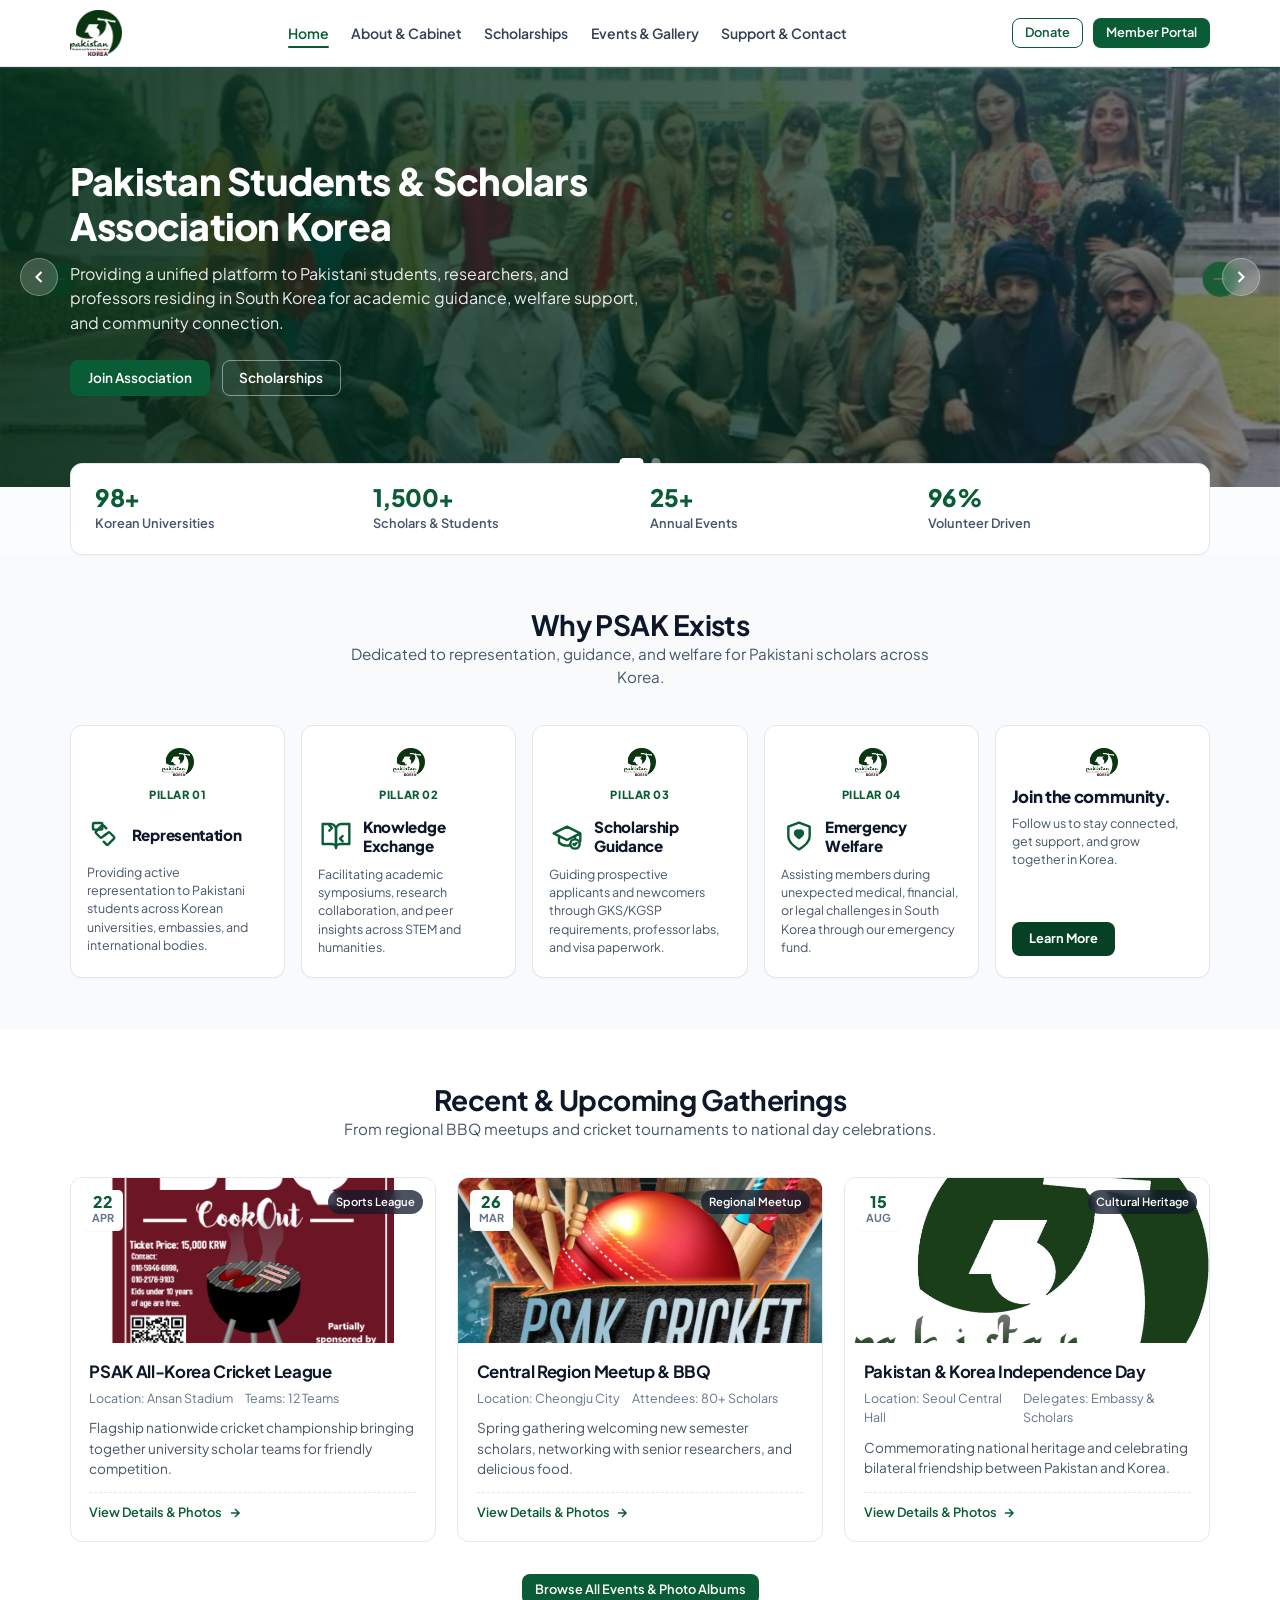
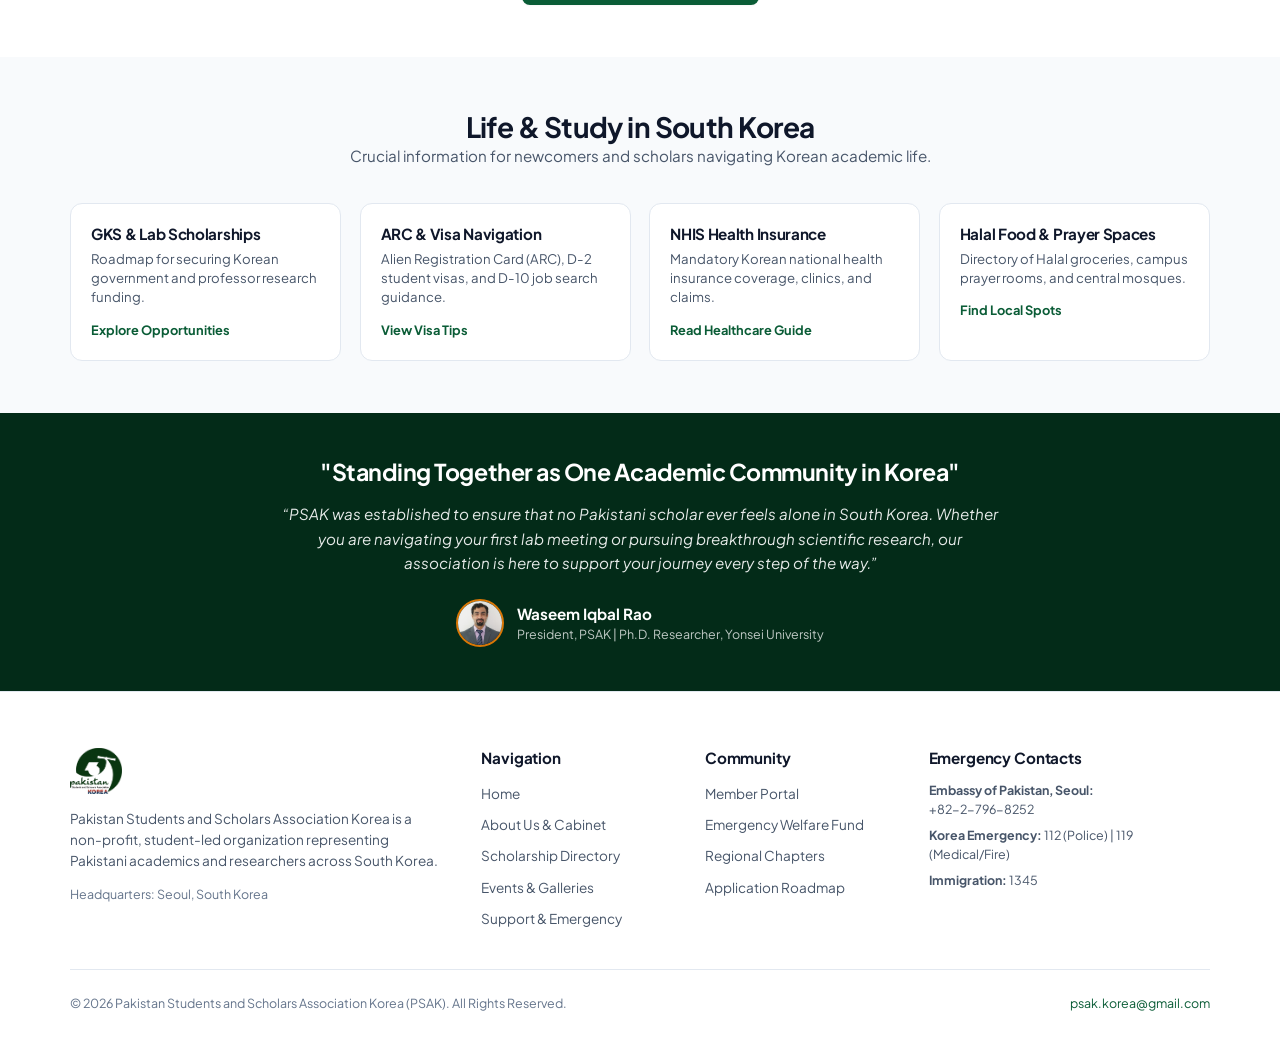
==== index.html @ de5d629d "Remove program schedule and highlights section from event modal" ====
<!DOCTYPE html>
<html lang="en">
<head>
  <meta charset="UTF-8">
  <meta name="viewport" content="width=device-width, initial-scale=1.0">
  <title>PSAK | Pakistan Students and Scholars Association Korea</title>
  <meta name="description" content="Official platform for Pakistani students, researchers, and professors residing across South Korea. Empowering academic growth, cultural exchange, and welfare support.">
  <link rel="stylesheet" href="assets/css/style.css">
  <link rel="icon" type="image/png" href="assets/images/psak_logo.png">
</head>
<body>

  <!-- Main Sticky Header -->
  <header class="site-header">
    <div class="container">
      <nav class="nav-container" aria-label="Main Navigation">
        <!-- Official Logo -->
        <a href="index.html" class="brand-logo">
          <img src="assets/images/psak_logo.png" alt="PSAK Logo" class="brand-logo-img">
        </a>

        <!-- Desktop Navigation Menu -->
        <ul class="nav-menu">
          <li><a href="index.html" class="nav-link active">Home</a></li>
          <li><a href="about.html" class="nav-link">About &amp; Cabinet</a></li>
          <li><a href="scholarship.html" class="nav-link">Scholarships</a></li>
          <li><a href="event.html" class="nav-link">Events &amp; Gallery</a></li>
          <li><a href="contact.html" class="nav-link">Support &amp; Contact</a></li>
        </ul>

        <!-- Action Buttons -->
        <div class="nav-actions">
          <button class="btn btn-outline btn-sm open-donate-modal" id="topDonateBtn">Donate</button>
          <a href="login.html" class="btn btn-primary btn-sm">Member Portal</a>
          <button class="mobile-toggle" aria-label="Toggle Navigation Menu">
            <svg width="20" height="20" viewBox="0 0 24 24" fill="none" stroke="currentColor" stroke-width="2" stroke-linecap="round" stroke-linejoin="round">
              <line x1="3" y1="12" x2="21" y2="12"></line><line x1="3" y1="6" x2="21" y2="6"></line><line x1="3" y1="18" x2="21" y2="18"></line>
            </svg>
          </button>
        </div>
      </nav>
    </div>
  </header>

  <!-- Mobile Drawer & Backdrop -->
  <div class="drawer-backdrop"></div>
  <aside class="mobile-drawer">
    <div>
      <div class="drawer-header">
        <a href="index.html" class="brand-logo">
          <img src="assets/images/psak_logo.png" alt="PSAK Logo" style="height: 34px; width: auto;">
        </a>
        <button class="drawer-close" aria-label="Close Navigation Drawer">&times;</button>
      </div>
      <ul class="mobile-menu">
        <li><a href="index.html" class="nav-link active">Home</a></li>
        <li><a href="about.html" class="nav-link">About &amp; Leadership</a></li>
        <li><a href="scholarship.html" class="nav-link">Scholarships in Korea</a></li>
        <li><a href="event.html" class="nav-link">Events &amp; Activities</a></li>
        <li><a href="contact.html" class="nav-link">Contact &amp; Helpdesk</a></li>
      </ul>
    </div>
    <div class="drawer-actions">
      <button class="btn btn-gold btn-block open-donate-modal">Student Emergency Fund</button>
      <a href="login.html" class="btn btn-primary btn-block">Member Portal / Register</a>
    </div>
  </aside>

  <!-- Hero Slideshow Section (Smooth Horizontal Slide-In) -->
  <section class="hero-slider-section">
    <div class="slider-wrapper">
      <div class="slider-track">
        <!-- Slide 1: Original Cultural Gathering Photo -->
        <div class="slide-item" style="background-image: url('assets/images/hero_slide_1.jpg');">
          <div class="slide-overlay"></div>
          <div class="container">
            <div class="slide-content">
              <h1 class="slide-title">Pakistan Students &amp; Scholars Association Korea</h1>
              <p class="slide-desc">
                Providing a unified platform to Pakistani students, researchers, and professors residing in South Korea for academic guidance, welfare support, and community connection.
              </p>
              <div class="slide-cta-group">
                <a href="login.html" class="btn btn-primary">Join Association</a>
                <a href="scholarship.html" class="btn btn-outline-white">Scholarships</a>
              </div>
            </div>
          </div>
        </div>

        <!-- Slide 2: Original Embassy of Pakistan Community Photo -->
        <div class="slide-item" style="background-image: url('assets/images/hero_slide_2.jpg');">
          <div class="slide-overlay"></div>
          <div class="container">
            <div class="slide-content">
              <h1 class="slide-title">Empowering Your Academic Journey in South Korea</h1>
              <p class="slide-desc">
                From laboratory guidance and GKS scholarship navigation to nationwide events, research networks, and welfare assistance.
              </p>
              <div class="slide-cta-group">
                <a href="about.html" class="btn btn-primary">Our Cabinet</a>
                <a href="event.html" class="btn btn-outline-white">Events</a>
              </div>
            </div>
          </div>
        </div>
      </div>
    </div>

    <!-- Navigation Arrows -->
    <div class="slider-arrows">
      <button class="slider-arrow-btn slider-prev" aria-label="Previous Slide">
        <svg width="20" height="20" viewBox="0 0 24 24" fill="none" stroke="currentColor" stroke-width="2.5"><polyline points="15 18 9 12 15 6"></polyline></svg>
      </button>
      <button class="slider-arrow-btn slider-next" aria-label="Next Slide">
        <svg width="20" height="20" viewBox="0 0 24 24" fill="none" stroke="currentColor" stroke-width="2.5"><polyline points="9 18 15 12 9 6"></polyline></svg>
      </button>
    </div>

    <!-- Slide Indicators -->
    <div class="slider-dots">
      <button class="slider-dot active" aria-label="Go to Slide 1"></button>
      <button class="slider-dot" aria-label="Go to Slide 2"></button>
    </div>
  </section>

  <!-- Metric Counter Strip -->
  <section class="container">
    <div class="metrics-strip">
      <div class="metrics-grid">
        <div class="metric-item">
          <div class="metric-number" data-target="109" data-suffix="+">109+</div>
          <div class="metric-label">Korean Universities</div>
        </div>
        <div class="metric-item">
          <div class="metric-number" data-target="1500" data-suffix="+">1,500+</div>
          <div class="metric-label">Scholars &amp; Students</div>
        </div>
        <div class="metric-item">
          <div class="metric-number" data-target="25" data-suffix="+">25+</div>
          <div class="metric-label">Annual Events</div>
        </div>
        <div class="metric-item">
          <div class="metric-number" data-target="100" data-suffix="%">100%</div>
          <div class="metric-label">Volunteer Driven</div>
        </div>
      </div>
    </div>
  </section>

  <!-- Why PSAK Exists Section (5 Pillars with Desktop Grid & Mobile 1-Card Carousel with Arrows & Dots) -->
  <section class="section bg-slate">
    <div class="container">
      <div class="section-header">
        <h2>Why PSAK Exists</h2>
        <p class="lead-text">Dedicated to representation, guidance, and welfare for Pakistani scholars across Korea.</p>
      </div>

      <!-- Carousel Container -->
      <div class="pillars-carousel-wrapper">
        <div class="pillars-5-grid" id="pillarsSliderTrack">
          <!-- Card 1: Representation -->
          <article class="pillar-5-card">
            <img src="assets/images/psak_logo.png" alt="PSAK Logo" class="pillar-top-logo">
            <div class="pillar-tag">PILLAR 01</div>
            <div class="pillar-header-wrap">
              <div class="pillar-svg-icon">
                <svg width="32" height="32" viewBox="0 0 24 24" fill="none" stroke="#0a5c36" stroke-width="1.8" stroke-linecap="round" stroke-linejoin="round">
                  <path d="m11 17 2 2a1 1 0 0 0 1.4 0l4.3-4.3a1 1 0 0 0 0-1.4l-3-3a1 1 0 0 0-1.4 0L12 12"></path>
                  <path d="m13 7-2-2a1 1 0 0 0-1.4 0L5.3 9.3a1 1 0 0 0 0 1.4l3 3a1 1 0 0 0 1.4 0L12 12"></path>
                  <rect x="3" y="3" width="7" height="5" rx="1"></rect>
                </svg>
              </div>
              <h3 class="pillar-title">Representation</h3>
            </div>
            <p class="pillar-desc">
              Providing active representation to Pakistani students across Korean universities, embassies, and international bodies.
            </p>
          </article>

          <!-- Card 2: Knowledge Exchange -->
          <article class="pillar-5-card">
            <img src="assets/images/psak_logo.png" alt="PSAK Logo" class="pillar-top-logo">
            <div class="pillar-tag">PILLAR 02</div>
            <div class="pillar-header-wrap">
              <div class="pillar-svg-icon">
                <svg width="32" height="32" viewBox="0 0 24 24" fill="none" stroke="#0a5c36" stroke-width="1.8" stroke-linecap="round" stroke-linejoin="round">
                  <path d="M2 3h6a4 4 0 0 1 4 4v14a3 3 0 0 0-3-3H2z"></path>
                  <path d="M22 3h-6a4 4 0 0 0-4 4v14a3 3 0 0 1 3-3h7z"></path>
                  <path d="m7 8 2-2-2-2"></path>
                  <path d="m17 12-2 2 2 2"></path>
                </svg>
              </div>
              <h3 class="pillar-title">Knowledge<br>Exchange</h3>
            </div>
            <p class="pillar-desc">
              Facilitating academic symposiums, research collaboration, and peer insights across STEM and humanities.
            </p>
          </article>

          <!-- Card 3: Scholarship Guidance -->
          <article class="pillar-5-card">
            <img src="assets/images/psak_logo.png" alt="PSAK Logo" class="pillar-top-logo">
            <div class="pillar-tag">PILLAR 03</div>
            <div class="pillar-header-wrap">
              <div class="pillar-svg-icon">
                <svg width="32" height="32" viewBox="0 0 24 24" fill="none" stroke="#0a5c36" stroke-width="1.8" stroke-linecap="round" stroke-linejoin="round">
                  <path d="M22 10v6M2 10l10-5 10 5-10 5z"></path>
                  <path d="M6 12v5c3 3 9 3 12 0v-5"></path>
                  <circle cx="18" cy="18" r="3.5" fill="#f0fdf4"></circle>
                  <path d="m16.8 18 0.8 0.8 1.6-1.6"></path>
                </svg>
              </div>
              <h3 class="pillar-title">Scholarship<br>Guidance</h3>
            </div>
            <p class="pillar-desc">
              Guiding prospective applicants and newcomers through GKS/KGSP requirements, professor labs, and visa paperwork.
            </p>
          </article>

          <!-- Card 4: Emergency Welfare -->
          <article class="pillar-5-card">
            <img src="assets/images/psak_logo.png" alt="PSAK Logo" class="pillar-top-logo">
            <div class="pillar-tag">PILLAR 04</div>
            <div class="pillar-header-wrap">
              <div class="pillar-svg-icon">
                <svg width="32" height="32" viewBox="0 0 24 24" fill="none" stroke="#0a5c36" stroke-width="1.8" stroke-linecap="round" stroke-linejoin="round">
                  <path d="M12 22s8-4 8-10V5l-8-3-8 3v7c0 6 8 10 8 10z"></path>
                  <path d="M12 8.5c-1.3-1.3-3 0-3 1.3 0 1.8 3 3.7 3 3.7s3-1.9 3-3.7c0-1.3-1.7-2.6-3-1.3z" fill="#0a5c36"></path>
                </svg>
              </div>
              <h3 class="pillar-title">Emergency<br>Welfare</h3>
            </div>
            <p class="pillar-desc">
              Assisting members during unexpected medical, financial, or legal challenges in South Korea through our emergency fund.
            </p>
          </article>

          <!-- Card 5: Join the Community CTA -->
          <article class="pillar-5-card cta-card">
            <div>
              <img src="assets/images/psak_logo.png" alt="PSAK Logo" class="pillar-top-logo">
              <h3 class="cta-title">Join the community.</h3>
              <p class="pillar-desc" style="margin-bottom: 1.25rem;">
                Follow us to stay connected, get support, and grow together in Korea.
              </p>
            </div>
            <a href="login.html" class="btn btn-learn-more">Learn More</a>
          </article>
        </div>
      </div>

      <!-- Mobile Slider Controls (Arrows and Dots beneath cards) -->
      <div class="pillars-mobile-controls" aria-label="Pillars Slider Controls">
        <button class="pillars-arrow-btn" id="pillarPrevBtn" aria-label="Previous Pillar">
          <svg width="18" height="18" viewBox="0 0 24 24" fill="none" stroke="currentColor" stroke-width="2.5"><polyline points="15 18 9 12 15 6"></polyline></svg>
        </button>
        <div class="pillars-dots" id="pillarDots"></div>
        <button class="pillars-arrow-btn" id="pillarNextBtn" aria-label="Next Pillar">
          <svg width="18" height="18" viewBox="0 0 24 24" fill="none" stroke="currentColor" stroke-width="2.5"><polyline points="9 18 15 12 9 6"></polyline></svg>
        </button>
      </div>
    </div>
  </section>

  <!-- Featured Community Activities / Events Section (Placed on top of Guides section) -->
  <section class="section bg-white">
    <div class="container">
      <div class="section-header">
        <h2>Recent &amp; Upcoming Gatherings</h2>
        <p class="lead-text">From regional BBQ meetups and cricket tournaments to national day celebrations.</p>
      </div>

      <div class="events-grid">
        <!-- Event 1 -->
        <article class="event-card" data-event-id="cricket-league">
          <div class="event-image-wrap">
            <img src="assets/images/events/event_cricket_cover.png" alt="PSAK Cricket League">
            <div class="event-date-badge">
              <span class="day">22</span>
              <span class="month">Apr</span>
            </div>
            <span class="event-category-tag">Sports League</span>
          </div>
          <div class="event-body">
            <h3 class="event-title">PSAK All-Korea Cricket League</h3>
            <div class="event-meta">
              <span>Location: Ansan Stadium</span>
              <span>Teams: 12 Teams</span>
            </div>
            <p class="event-desc">
              Flagship nationwide cricket championship bringing together university scholar teams for friendly competition.
            </p>
          </div>
        </article>

        <!-- Event 2 -->
        <article class="event-card" data-event-id="bbq-meetup">
          <div class="event-image-wrap">
            <img src="assets/images/events/event_bbq_cover.jpg" alt="Central Region Cheongju BBQ">
            <div class="event-date-badge">
              <span class="day">26</span>
              <span class="month">Mar</span>
            </div>
            <span class="event-category-tag">Regional Meetup</span>
          </div>
          <div class="event-body">
            <h3 class="event-title">Central Region Meetup &amp; BBQ</h3>
            <div class="event-meta">
              <span>Location: Cheongju City</span>
              <span>Attendees: 80+ Scholars</span>
            </div>
            <p class="event-desc">
              Spring gathering welcoming new semester scholars, networking with senior researchers, and delicious food.
            </p>
          </div>
        </article>

        <!-- Event 3 -->
        <article class="event-card" data-event-id="independence-day">
          <div class="event-image-wrap">
            <img src="assets/images/events/event_indep_cover.jpg" alt="Independence Day Celebrations">
            <div class="event-date-badge">
              <span class="day">15</span>
              <span class="month">Aug</span>
            </div>
            <span class="event-category-tag">Cultural Heritage</span>
          </div>
          <div class="event-body">
            <h3 class="event-title">Pakistan &amp; Korea Independence Day</h3>
            <div class="event-meta">
              <span>Location: Seoul Central Hall</span>
              <span>Delegates: Embassy &amp; Scholars</span>
            </div>
            <p class="event-desc">
              Commemorating national heritage and celebrating bilateral friendship between Pakistan and Korea.
            </p>
          </div>
        </article>
      </div>

      <div style="text-align: center; margin-top: 2rem;">
        <a href="event.html" class="btn btn-primary btn-sm">Browse All Events &amp; Photo Albums</a>
      </div>
    </div>
  </section>

  <!-- Quick Student Guides to Korea Section -->
  <section class="section bg-slate">
    <div class="container">
      <div class="section-header">
        <h2>Life &amp; Study in South Korea</h2>
        <p class="lead-text">Crucial information for newcomers and scholars navigating Korean academic life.</p>
      </div>

      <div class="guides-grid">
        <div class="guide-box">
          <div class="guide-info">
            <h4>GKS &amp; Lab Scholarships</h4>
            <p>Roadmap for securing Korean government and professor research funding.</p>
            <a href="scholarship.html" class="guide-link">Explore Opportunities</a>
          </div>
        </div>
        <div class="guide-box">
          <div class="guide-info">
            <h4>ARC &amp; Visa Navigation</h4>
            <p>Alien Registration Card (ARC), D-2 student visas, and D-10 job search guidance.</p>
            <a href="contact.html" class="guide-link">View Visa Tips</a>
          </div>
        </div>
        <div class="guide-box">
          <div class="guide-info">
            <h4>NHIS Health Insurance</h4>
            <p>Mandatory Korean national health insurance coverage, clinics, and claims.</p>
            <a href="contact.html" class="guide-link">Read Healthcare Guide</a>
          </div>
        </div>
        <div class="guide-box">
          <div class="guide-info">
            <h4>Halal Food &amp; Prayer Spaces</h4>
            <p>Directory of Halal groceries, campus prayer rooms, and central mosques.</p>
            <a href="contact.html" class="guide-link">Find Local Spots</a>
          </div>
        </div>
      </div>
    </div>
  </section>

  <!-- President's Message Banner -->
  <section class="section bg-emerald" style="padding-top: 2.75rem; padding-bottom: 2.75rem;">
    <div class="container">
      <div style="max-width: 720px; margin: 0 auto; text-align: center;">
        <h2 style="color: var(--white); margin-bottom: 1rem; font-size: 1.45rem;">"Standing Together as One Academic Community in Korea"</h2>
        <blockquote style="font-size: 0.95rem; line-height: 1.6; color: rgba(255, 255, 255, 0.9); margin-bottom: 1.5rem; font-style: italic;">
          “PSAK was established to ensure that no Pakistani scholar ever feels alone in South Korea. Whether you are navigating your first lab meeting or pursuing breakthrough scientific research, our association is here to support your journey every step of the way.”
        </blockquote>
        <div style="display: flex; align-items: center; justify-content: center; gap: 0.85rem;">
          <img src="assets/images/team/waseem_iqbal_president.jpg" alt="President" style="width: 48px; height: 48px; border-radius: 50%; border: 2px solid var(--accent); object-fit: cover;">
          <div style="text-align: left;">
            <div style="font-weight: 700; color: var(--white); font-size: 0.95rem;">Waseem Iqbal Rao</div>
            <div style="font-size: 0.78rem; color: rgba(255, 255, 255, 0.75);">President, PSAK | Ph.D. Researcher, Yonsei University</div>
          </div>
        </div>
      </div>
    </div>
  </section>

  <!-- Emergency Support & Donation Modal -->
  <div class="modal-overlay" id="donationModal" role="dialog" aria-modal="true" aria-labelledby="modalTitle">
    <div class="modal-card">
      <button class="modal-close-btn close-modal" aria-label="Close modal">&times;</button>
      <div style="text-align: center; margin-bottom: 1rem;">
        <h3 id="modalTitle" style="font-size: 1.25rem;">PSAK Student Emergency Fund</h3>
        <p style="font-size: 0.825rem; color: var(--slate-600); margin-top: 0.35rem;">
          Your contributions directly assist fellow Pakistani students facing urgent medical, accommodation, or emergency situations in South Korea.
        </p>
      </div>

      <div class="bank-detail-box">
        <div class="bank-row">
          <span class="bank-label">Bank Name</span>
          <span class="bank-value">KEB HANA BANK (하나은행)</span>
        </div>
        <div class="bank-row">
          <span class="bank-label">Account Number</span>
          <span class="bank-value" id="accountNumDisplay">545-910007-72004</span>
        </div>
        <div class="bank-row">
          <span class="bank-label">Account Holder</span>
          <span class="bank-value">파키스탄 스트던트 앤드 (PSAK)</span>
        </div>
      </div>

      <div style="display: flex; flex-direction: column; gap: 0.5rem;">
        <button class="btn btn-primary btn-block copy-account-btn" data-account="545-910007-72004">
          Copy Account (545-910007-72004)
        </button>
        <button class="btn btn-secondary btn-block close-modal">Close</button>
      </div>
    </div>
  </div>

  <div class="toast-msg"></div>

  <!-- Clean White Footer with Official Logo -->
  <footer class="site-footer">
    <div class="container">
      <div class="footer-grid">
        <div class="footer-col">
          <a href="index.html" class="brand-logo" style="margin-bottom: 0.85rem;">
            <img src="assets/images/psak_logo.png" alt="PSAK Logo" style="height: 46px; width: auto; max-width: 170px; object-fit: contain;">
          </a>
          <p style="margin-bottom: 0.85rem;">
            Pakistan Students and Scholars Association Korea is a non-profit, student-led organization representing Pakistani academics and researchers across South Korea.
          </p>
          <p style="font-size: 0.78rem; color: var(--slate-500);">
            Headquarters: Seoul, South Korea
          </p>
        </div>

        <div class="footer-col">
          <h4>Navigation</h4>
          <ul class="footer-links">
            <li><a href="index.html">Home</a></li>
            <li><a href="about.html">About Us &amp; Cabinet</a></li>
            <li><a href="scholarship.html">Scholarship Directory</a></li>
            <li><a href="event.html">Events &amp; Galleries</a></li>
            <li><a href="contact.html">Support &amp; Emergency</a></li>
          </ul>
        </div>

        <div class="footer-col">
          <h4>Community</h4>
          <ul class="footer-links">
            <li><a href="login.html">Member Portal</a></li>
            <li><a href="#" class="open-donate-modal">Emergency Welfare Fund</a></li>
            <li><a href="about.html#regional">Regional Chapters</a></li>
            <li><a href="scholarship.html#roadmap">Application Roadmap</a></li>
          </ul>
        </div>

        <div class="footer-col">
          <h4>Emergency Contacts</h4>
          <p style="font-size: 0.78rem; margin-bottom: 0.4rem;">
            <strong>Embassy of Pakistan, Seoul:</strong><br>
            +82-2-796-8252
          </p>
          <p style="font-size: 0.78rem; margin-bottom: 0.4rem;">
            <strong>Korea Emergency:</strong> 112 (Police) | 119 (Medical/Fire)
          </p>
          <p style="font-size: 0.78rem;">
            <strong>Immigration:</strong> 1345
          </p>
        </div>
      </div>

      <div class="footer-bottom">
        <div>&copy; 2026 Pakistan Students and Scholars Association Korea (PSAK). All Rights Reserved.</div>
        <div style="display: flex; gap: 1rem;">
          <a href="mailto:psak.korea@gmail.com">psak.korea@gmail.com</a>
        </div>
      </div>
    </div>
  </footer>

  <!-- Interactive Event Details & Related Pictures Modal -->
  <div class="event-detail-modal-overlay" id="eventDetailModal" role="dialog" aria-modal="true" aria-labelledby="eventModalTitle">
    <div class="event-detail-modal-card">
      
      <!-- Hero Header -->
      <div class="event-modal-hero">
        <img src="" alt="" id="eventModalCoverImg" class="event-modal-hero-bg">
        <div class="event-modal-header-top">
          <span class="event-modal-category" id="eventModalCategoryBadge">Event</span>
          <button class="event-modal-close-btn" aria-label="Close Event Details">&times;</button>
        </div>
        <h2 class="event-modal-title" id="eventModalTitle">Event Title</h2>
        <div class="event-modal-meta-grid">
          <div class="event-modal-meta-chip">
            <svg width="15" height="15" viewBox="0 0 24 24" fill="none" stroke="currentColor" stroke-width="2"><circle cx="12" cy="12" r="10"/><polyline points="12 6 12 12 16 14"/></svg>
            <span id="eventModalDate">Date &amp; Time</span>
          </div>
          <div class="event-modal-meta-chip">
            <svg width="15" height="15" viewBox="0 0 24 24" fill="none" stroke="currentColor" stroke-width="2"><path d="M21 10c0 7-9 13-9 13s-9-6-9-13a9 9 0 0 1 18 0z"/><circle cx="12" cy="10" r="3"/></svg>
            <span id="eventModalLocation">Location</span>
          </div>
          <div class="event-modal-meta-chip">
            <svg width="15" height="15" viewBox="0 0 24 24" fill="none" stroke="currentColor" stroke-width="2"><path d="M17 21v-2a4 4 0 0 0-4-4H5a4 4 0 0 0-4 4v2"/><circle cx="9" cy="7" r="4"/><path d="M23 21v-2a4 4 0 0 0-3-3.87"/><path d="M16 3.13a4 4 0 0 1 0 7.75"/></svg>
            <span id="eventModalAttendance">Attendance</span>
          </div>
          <div class="event-modal-meta-chip">
            <svg width="15" height="15" viewBox="0 0 24 24" fill="none" stroke="currentColor" stroke-width="2"><rect x="3" y="4" width="18" height="18" rx="2" ry="2"/><line x1="16" y1="2" x2="16" y2="6"/><line x1="8" y1="2" x2="8" y2="6"/><line x1="3" y1="10" x2="21" y2="10"/></svg>
            <span id="eventModalOrganizer">Organizer</span>
          </div>
        </div>
      </div>

      <!-- Scrollable Body -->
      <div class="event-modal-body">
        
        <!-- About Program -->
        <div class="event-modal-section">
          <h4 class="event-modal-section-title">
            <svg width="18" height="18" viewBox="0 0 24 24" fill="none" stroke="currentColor" stroke-width="2"><circle cx="12" cy="12" r="10"/><line x1="12" y1="16" x2="12" y2="12"/><line x1="12" y1="8" x2="12.01" y2="8"/></svg>
            Program Overview
          </h4>
          <p class="event-modal-desc-text" id="eventModalOverview"></p>
        </div>

        <!-- Important Information & Inclusions -->
        <div class="event-modal-section">
          <h4 class="event-modal-section-title">
            <svg width="18" height="18" viewBox="0 0 24 24" fill="none" stroke="currentColor" stroke-width="2"><path d="M14 2H6a2 2 0 0 0-2 2v16a2 2 0 0 0 2 2h12a2 2 0 0 0 2-2V8z"/><polyline points="14 2 14 8 20 8"/></svg>
            Key Details &amp; Event Inclusions
          </h4>
          <div class="event-inclusions-grid" id="eventModalInclusions"></div>
        </div>

        <!-- Related Pictures & Gallery Album -->
        <div class="event-modal-section">
          <h4 class="event-modal-section-title">
            <svg width="18" height="18" viewBox="0 0 24 24" fill="none" stroke="currentColor" stroke-width="2"><rect x="3" y="3" width="18" height="18" rx="2" ry="2"/><circle cx="8.5" cy="8.5" r="1.5"/><polyline points="21 15 16 10 5 21"/></svg>
            Related Pictures &amp; Event Album <span class="count-badge" id="eventModalPhotosCount">(0 Photos)</span>
          </h4>
          <p style="font-size: 0.8rem; color: var(--slate-500); margin-bottom: 0.85rem;">Click any photo below to inspect high-resolution album capture.</p>
          <div class="event-photos-grid" id="eventModalPhotos"></div>
        </div>

      </div>

      <!-- Footer Actions -->
      <div class="event-modal-footer">
        <div class="event-modal-footer-left">
          <button type="button" class="btn btn-outline btn-sm" id="eventModalShareBtn">
            <svg width="14" height="14" viewBox="0 0 24 24" fill="none" stroke="currentColor" stroke-width="2" style="margin-right: 4px;"><circle cx="18" cy="5" r="3"/><circle cx="6" cy="12" r="3"/><circle cx="18" cy="19" r="3"/><line x1="8.59" y1="13.51" x2="15.42" y2="17.49"/><line x1="15.41" y1="6.51" x2="8.59" y2="10.49"/></svg>
            Share Event
          </button>
          <button type="button" class="btn btn-outline btn-sm" id="eventModalContactBtn">
            Contact Organizer
          </button>
        </div>
        <div class="event-modal-footer-right">
          <button type="button" class="btn btn-primary btn-sm" id="eventModalCloseBtn">Close</button>
        </div>
      </div>

    </div>
  </div>

  <!-- Interactive Lightbox Modal -->
  <div class="lightbox-modal" id="galleryLightbox" role="dialog" aria-modal="true">
    <button class="lightbox-close" aria-label="Close Lightbox">&times;</button>
    <div class="lightbox-content">
      <img src="" alt="Enlarged Photo" class="lightbox-img">
      <div class="lightbox-caption"></div>
    </div>
  </div>

  <script src="assets/js/slider.js"></script>
  <script src="assets/js/main.js"></script>
  <script src="assets/js/gallery.js"></script>
  <script src="assets/js/events-modal.js"></script>
</body>
</html>
---- assets/css/style.css ----
/* ==========================================================================
   PSAK (Pakistan Students and Scholars Association Korea)
   Modern Minimal Design System & Refined Stylesheet
   ========================================================================== */

@import url('https://fonts.googleapis.com/css2?family=Plus+Jakarta+Sans:ital,wght@0,400;0,500;0,600;0,700;0,800;1,400;1,600&display=swap');

/* --- Design Tokens & Variables --- */
:root {
  /* Brand Colors */
  --primary: #0a5c36;
  --primary-dark: #064025;
  --primary-deep: #032b18;
  --primary-light: #16a34a;
  --primary-50: #f0fdf4;
  --primary-100: #dcfce7;
  --primary-200: #bbf7d0;

  /* Accent Gold / Amber */
  --accent: #d97706;
  --accent-light: #f59e0b;
  --accent-50: #fffbeb;
  --accent-100: #fef3c7;

  /* Neutral Slates */
  --slate-900: #0f172a;
  --slate-800: #1e293b;
  --slate-700: #334155;
  --slate-600: #475569;
  --slate-500: #64748b;
  --slate-400: #94a3b8;
  --slate-300: #cbd5e1;
  --slate-200: #e2e8f0;
  --slate-100: #f1f5f9;
  --slate-50: #f8fafc;
  --white: #ffffff;

  /* Typography */
  --font-main: 'Plus Jakarta Sans', -apple-system, BlinkMacSystemFont, 'Segoe UI', Roboto, Helvetica, Arial, sans-serif;

  /* Shadows */
  --shadow-sm: 0 1px 2px 0 rgba(0, 0, 0, 0.04);
  --shadow-md: 0 4px 6px -1px rgba(0, 0, 0, 0.05), 0 2px 4px -2px rgba(0, 0, 0, 0.03);
  --shadow-lg: 0 10px 15px -3px rgba(0, 0, 0, 0.06), 0 4px 6px -4px rgba(0, 0, 0, 0.02);
  --shadow-xl: 0 20px 25px -5px rgba(0, 0, 0, 0.07), 0 8px 10px -6px rgba(0, 0, 0, 0.03);
  --shadow-emerald: 0 8px 20px -4px rgba(10, 92, 54, 0.2);

  /* Borders & Radius */
  --radius-sm: 5px;
  --radius-md: 8px;
  --radius-lg: 12px;
  --radius-xl: 18px;
  --radius-full: 9999px;
  --border-color: #e2e8f0;

  /* Transitions */
  --transition-fast: 0.15s ease;
  --transition-normal: 0.25s ease;
  --transition-smooth: 0.35s cubic-bezier(0.16, 1, 0.3, 1);
}

/* --- Base & Reset --- */
*, *::before, *::after {
  box-sizing: border-box;
  margin: 0;
  padding: 0;
}

html, body {
  width: 100%;
  max-width: 100%;
  overflow-x: hidden;
}

html {
  font-family: var(--font-main);
  color: var(--slate-800);
  background-color: #fbfcfd;
  line-height: 1.55;
  -webkit-text-size-adjust: 100%;
  scroll-behavior: smooth;
}

body {
  font-size: 0.9375rem;
  font-weight: 400;
  display: flex;
  flex-direction: column;
  min-height: 100vh;
}

img, svg {
  display: block;
  max-width: 100%;
  height: auto;
}

a {
  color: var(--primary);
  text-decoration: none;
  transition: color var(--transition-fast);
}

a:hover {
  color: var(--primary-dark);
}

button, input, select, textarea {
  font-family: inherit;
  font-size: inherit;
}

/* --- Refined Minimal Typography --- */
h1, h2, h3, h4, h5, h6 {
  color: var(--slate-900);
  font-weight: 700;
  line-height: 1.25;
  letter-spacing: -0.02em;
}

h1 { font-size: clamp(1.65rem, 2.5vw + 0.8rem, 2.25rem); }
h2 { font-size: clamp(1.35rem, 1.8vw + 0.5rem, 1.75rem); }
h3 { font-size: clamp(1.1rem, 1.2vw + 0.3rem, 1.35rem); }
h4 { font-size: 1.05rem; }
p { color: var(--slate-600); margin-bottom: 0.85rem; font-size: 0.925rem; }
p:last-child { margin-bottom: 0; }

.lead-text {
  font-size: 0.95rem;
  color: var(--slate-600);
  line-height: 1.55;
}

.section-header {
  text-align: center;
  max-width: 620px;
  margin: 0 auto 2.25rem auto;
}

.section-header.text-left {
  text-align: left;
  margin-left: 0;
}

/* --- Layout Containers --- */
.container {
  width: 100%;
  max-width: 1180px;
  margin-left: auto;
  margin-right: auto;
  padding-left: 1.25rem;
  padding-right: 1.25rem;
}

.section {
  padding-top: 3.25rem;
  padding-bottom: 3.25rem;
  position: relative;
}

.section-sm {
  padding-top: 2.25rem;
  padding-bottom: 2.25rem;
}

.bg-slate { background-color: var(--slate-50); }
.bg-white { background-color: var(--white); }
.bg-emerald { background-color: var(--primary-deep); color: var(--white); }

/* --- Main Header & Sticky Navigation --- */
.site-header {
  position: sticky;
  top: 0;
  z-index: 1000;
  background-color: rgba(255, 255, 255, 0.98);
  backdrop-filter: blur(10px);
  -webkit-backdrop-filter: blur(10px);
  border-bottom: 1px solid var(--border-color);
  transition: all var(--transition-normal);
}

.site-header.scrolled {
  box-shadow: var(--shadow-sm);
}

.nav-container {
  display: flex;
  align-items: center;
  justify-content: space-between;
  height: 4.1rem;
  gap: 1rem;
}

/* Header Logo */
.brand-logo {
  display: flex;
  align-items: center;
  gap: 0.6rem;
  text-decoration: none;
  flex-shrink: 0;
}

.brand-logo-img {
  height: 46px;
  width: auto;
  max-width: 180px;
  object-fit: contain;
  display: block;
}

/* Desktop Navigation Menu */
.nav-menu {
  display: flex;
  align-items: center;
  gap: 1.4rem;
  list-style: none;
}

.nav-link {
  font-size: 0.875rem;
  font-weight: 600;
  color: var(--slate-700);
  padding: 0.4rem 0;
  position: relative;
  transition: color var(--transition-fast);
}

.nav-link:hover, .nav-link.active {
  color: var(--primary);
}

.nav-link.active::after {
  content: '';
  position: absolute;
  bottom: 0;
  left: 0;
  right: 0;
  height: 2px;
  background-color: var(--primary);
  border-radius: 2px;
}

/* Header Actions */
.nav-actions {
  display: flex;
  align-items: center;
  gap: 0.6rem;
  flex-shrink: 0;
}

/* Mobile Hamburger Toggle */
.mobile-toggle {
  display: none;
  background: transparent;
  border: 1px solid var(--slate-200);
  border-radius: var(--radius-md);
  padding: 0.35rem;
  cursor: pointer;
  color: var(--slate-800);
  width: 36px;
  height: 36px;
  align-items: center;
  justify-content: center;
  transition: background var(--transition-fast);
}

.mobile-toggle:hover {
  background-color: var(--slate-100);
}

/* Mobile Drawer */
.mobile-drawer {
  position: fixed;
  top: 0;
  right: -100%;
  width: 82%;
  max-width: 310px;
  height: 100vh;
  background-color: var(--white);
  z-index: 1100;
  box-shadow: -6px 0 20px rgba(0, 0, 0, 0.1);
  padding: 1.25rem 1.25rem;
  display: flex;
  flex-direction: column;
  justify-content: space-between;
  transition: right var(--transition-smooth);
}

.mobile-drawer.open {
  right: 0;
}

.drawer-backdrop {
  position: fixed;
  top: 0;
  left: 0;
  width: 100vw;
  height: 100vh;
  background-color: rgba(15, 23, 42, 0.45);
  backdrop-filter: blur(3px);
  z-index: 1050;
  opacity: 0;
  visibility: hidden;
  transition: all var(--transition-normal);
}

.drawer-backdrop.active {
  opacity: 1;
  visibility: visible;
}

.drawer-header {
  display: flex;
  align-items: center;
  justify-content: space-between;
  margin-bottom: 1.5rem;
  padding-bottom: 0.75rem;
  border-bottom: 1px solid var(--slate-200);
}

.drawer-close {
  background: none;
  border: none;
  font-size: 1.4rem;
  cursor: pointer;
  color: var(--slate-600);
  padding: 0.25rem;
}

.mobile-menu {
  list-style: none;
  display: flex;
  flex-direction: column;
  gap: 0.4rem;
}

.mobile-menu .nav-link {
  display: block;
  font-size: 0.95rem;
  padding: 0.6rem 0.85rem;
  border-radius: var(--radius-md);
}

.mobile-menu .nav-link:hover, .mobile-menu .nav-link.active {
  background-color: var(--primary-50);
}

.drawer-actions {
  display: flex;
  flex-direction: column;
  gap: 0.6rem;
  padding-top: 1.25rem;
  border-top: 1px solid var(--slate-200);
}

/* --- Buttons --- */
.btn {
  display: inline-flex;
  align-items: center;
  justify-content: center;
  gap: 0.4rem;
  font-size: 0.85rem;
  font-weight: 600;
  padding: 0.5rem 1.05rem;
  border-radius: var(--radius-md);
  border: 1px solid transparent;
  cursor: pointer;
  transition: all var(--transition-normal);
  line-height: 1.35;
  white-space: nowrap;
}

.btn-sm {
  padding: 0.35rem 0.75rem;
  font-size: 0.8rem;
}

.btn-lg {
  padding: 0.65rem 1.4rem;
  font-size: 0.925rem;
  border-radius: var(--radius-md);
}

.btn-primary {
  background-color: var(--primary);
  color: var(--white);
  box-shadow: var(--shadow-sm);
}

.btn-primary:hover {
  background-color: var(--primary-dark);
  color: var(--white);
  box-shadow: var(--shadow-emerald);
  transform: translateY(-1px);
}

.btn-secondary {
  background-color: var(--slate-100);
  color: var(--slate-800);
  border-color: var(--slate-200);
}

.btn-secondary:hover {
  background-color: var(--slate-200);
  color: var(--slate-900);
}

.btn-outline {
  background-color: transparent;
  color: var(--primary);
  border-color: var(--primary);
}

.btn-outline:hover {
  background-color: var(--primary);
  color: var(--white);
}

.btn-outline-white {
  background-color: transparent;
  color: var(--white);
  border-color: rgba(255, 255, 255, 0.45);
}

.btn-outline-white:hover {
  background-color: rgba(255, 255, 255, 0.15);
  border-color: var(--white);
  color: var(--white);
}

.btn-gold {
  background-color: var(--accent);
  color: var(--white);
}

.btn-gold:hover {
  background-color: #b45309;
  color: var(--white);
  transform: translateY(-1px);
}

.btn-block {
  width: 100%;
}

/* --- Hero Slideshow Section (Smooth Horizontal Slide-In) --- */
.hero-slider-section {
  position: relative;
  background-color: var(--slate-900);
  min-height: 420px;
  overflow: hidden;
}

.slider-wrapper {
  position: relative;
  width: 100%;
  height: 420px;
  overflow: hidden;
}

.slider-track {
  display: flex;
  width: 100%;
  height: 100%;
  transition: transform 0.6s cubic-bezier(0.25, 1, 0.5, 1);
  will-change: transform;
}

.slide-item {
  min-width: 100%;
  width: 100%;
  height: 100%;
  position: relative;
  background-size: cover;
  background-position: center center;
  background-repeat: no-repeat;
  display: flex;
  align-items: center;
  flex-shrink: 0;
}

.slide-overlay {
  position: absolute;
  top: 0;
  left: 0;
  right: 0;
  bottom: 0;
  background: linear-gradient(
    90deg,
    rgba(3, 43, 24, 0.88) 0%,
    rgba(3, 43, 24, 0.72) 55%,
    rgba(15, 23, 42, 0.5) 100%
  );
  z-index: 1;
}

.slide-content {
  position: relative;
  z-index: 3;
  color: var(--white);
  max-width: 660px;
  padding: 1.5rem 0;
}

.slide-title {
  color: var(--white);
  font-size: clamp(1.45rem, 2.8vw + 0.6rem, 2.35rem);
  font-weight: 800;
  line-height: 1.2;
  margin-bottom: 0.85rem;
  letter-spacing: -0.02em;
}

.slide-desc {
  color: rgba(255, 255, 255, 0.9);
  font-size: clamp(0.85rem, 1.1vw + 0.3rem, 1.0rem);
  line-height: 1.55;
  margin-bottom: 1.5rem;
  max-width: 580px;
}

.slide-cta-group {
  display: flex;
  align-items: center;
  flex-wrap: wrap;
  gap: 0.75rem;
}

/* Slider Controls */
.slider-arrows {
  position: absolute;
  top: 50%;
  left: 0;
  right: 0;
  transform: translateY(-50%);
  display: flex;
  justify-content: space-between;
  padding: 0 1.25rem;
  z-index: 10;
  pointer-events: none;
}

.slider-arrow-btn {
  pointer-events: auto;
  width: 38px;
  height: 38px;
  border-radius: 50%;
  background-color: rgba(255, 255, 255, 0.18);
  border: 1px solid rgba(255, 255, 255, 0.3);
  backdrop-filter: blur(6px);
  color: var(--white);
  display: flex;
  align-items: center;
  justify-content: center;
  cursor: pointer;
  transition: all var(--transition-fast);
}

.slider-arrow-btn:hover {
  background-color: var(--white);
  color: var(--slate-900);
}

.slider-dots {
  position: absolute;
  bottom: 1.25rem;
  left: 50%;
  transform: translateX(-50%);
  display: flex;
  align-items: center;
  gap: 0.5rem;
  z-index: 10;
}

.slider-dot {
  width: 9px;
  height: 9px;
  border-radius: var(--radius-full);
  background-color: rgba(255, 255, 255, 0.4);
  border: none;
  cursor: pointer;
  transition: all var(--transition-fast);
}

.slider-dot.active {
  width: 24px;
  background-color: var(--white);
}

/* --- Metric Counter Strip --- */
.metrics-strip {
  background-color: var(--white);
  border: 1px solid var(--border-color);
  box-shadow: var(--shadow-sm);
  position: relative;
  z-index: 5;
  margin-top: -24px;
  border-radius: var(--radius-lg);
  padding: 1.25rem 1.5rem;
}

.metrics-grid {
  display: grid;
  grid-template-columns: repeat(4, 1fr);
  gap: 1.25rem;
}

.metric-item {
  display: flex;
  flex-direction: column;
  justify-content: center;
}

.metric-number {
  font-size: 1.5rem;
  font-weight: 800;
  color: var(--primary);
  line-height: 1.1;
  letter-spacing: -0.02em;
}

.metric-label {
  font-size: 0.8rem;
  font-weight: 600;
  color: var(--slate-600);
  margin-top: 0.25rem;
}

/* --- Refined 5-Card Pillars Section (Desktop 5-Col Grid / Mobile 1-Card Slider) --- */
.pillars-carousel-wrapper {
  width: 100%;
  position: relative;
}

.pillars-5-grid {
  display: grid;
  grid-template-columns: repeat(5, minmax(0, 1fr));
  gap: 1rem;
}

.pillar-5-card {
  background-color: var(--white);
  border: 1px solid var(--border-color);
  border-radius: var(--radius-lg);
  padding: 1.35rem 1rem;
  display: flex;
  flex-direction: column;
  box-shadow: var(--shadow-sm);
  transition: all var(--transition-normal);
}

.pillar-5-card:hover {
  transform: translateY(-3px);
  box-shadow: var(--shadow-md);
  border-color: var(--primary-200);
}

.pillar-top-logo {
  height: 28px;
  width: auto;
  margin: 0 auto 0.65rem auto;
  display: block;
  object-fit: contain;
}

.pillar-tag {
  font-size: 0.7rem;
  font-weight: 800;
  color: #0a5c36;
  text-transform: uppercase;
  letter-spacing: 0.05em;
  text-align: center;
  margin-bottom: 0.85rem;
}

.pillar-header-wrap {
  display: flex;
  align-items: center;
  gap: 0.55rem;
  margin-bottom: 0.65rem;
}

.pillar-svg-icon {
  width: 36px;
  height: 36px;
  flex-shrink: 0;
  display: flex;
  align-items: center;
  justify-content: center;
  color: #0a5c36;
}

.pillar-5-card .pillar-title {
  font-size: 0.95rem;
  font-weight: 800;
  line-height: 1.25;
  color: var(--slate-900);
  margin: 0;
}

.pillar-5-card .pillar-desc {
  font-size: 0.78rem;
  line-height: 1.45;
  color: var(--slate-600);
  margin: 0;
}

/* Call to Action 5th Card */
.pillar-5-card.cta-card {
  display: flex;
  flex-direction: column;
  justify-content: space-between;
}

.pillar-5-card.cta-card .cta-title {
  font-size: 1.05rem;
  font-weight: 800;
  color: var(--slate-900);
  margin-top: 0.35rem;
  margin-bottom: 0.45rem;
  line-height: 1.25;
}

.pillar-5-card.cta-card .btn-learn-more {
  background-color: #064025;
  color: var(--white);
  font-size: 0.8rem;
  font-weight: 700;
  padding: 0.45rem 1rem;
  border-radius: var(--radius-md);
  margin-top: auto;
  align-self: flex-start;
  transition: all var(--transition-fast);
}

.pillar-5-card.cta-card .btn-learn-more:hover {
  background-color: #0a5c36;
  color: var(--white);
  transform: translateY(-1px);
}

/* Mobile Controls (Hidden on Desktop) */
.pillars-mobile-controls {
  display: none;
}

/* --- Events Cards & Grid --- */
.events-grid {
  display: grid;
  grid-template-columns: repeat(auto-fit, minmax(280px, 1fr));
  gap: 1.35rem;
}

.event-card {
  background-color: var(--white);
  border: 1px solid var(--border-color);
  border-radius: var(--radius-lg);
  overflow: hidden;
  display: flex;
  flex-direction: column;
  transition: all var(--transition-normal);
  cursor: pointer;
  position: relative;
  outline: none;
}

.event-card:hover {
  transform: translateY(-4px);
  box-shadow: 0 12px 28px -6px rgba(15, 23, 42, 0.12), 0 4px 12px -2px rgba(15, 23, 42, 0.08);
  border-color: var(--slate-300);
}

.event-card:focus-visible {
  outline: 2px solid var(--primary);
  outline-offset: 3px;
}

.event-image-wrap {
  position: relative;
  height: 165px;
  background-color: var(--slate-100);
  overflow: hidden;
}

.event-image-wrap img {
  width: 100%;
  height: 100%;
  object-fit: cover;
  transition: transform var(--transition-smooth);
}

.event-card:hover .event-image-wrap img {
  transform: scale(1.04);
}

.event-date-badge {
  position: absolute;
  top: 0.75rem;
  left: 0.75rem;
  background-color: var(--white);
  border-radius: var(--radius-sm);
  padding: 0.25rem 0.55rem;
  text-align: center;
  box-shadow: var(--shadow-sm);
}

.event-date-badge .day {
  display: block;
  font-size: 1.0rem;
  font-weight: 800;
  color: var(--primary);
  line-height: 1;
}

.event-date-badge .month {
  display: block;
  font-size: 0.68rem;
  font-weight: 700;
  text-transform: uppercase;
  color: var(--slate-500);
}

.event-category-tag {
  position: absolute;
  top: 0.75rem;
  right: 0.75rem;
  background-color: rgba(15, 23, 42, 0.75);
  backdrop-filter: blur(4px);
  color: var(--white);
  font-size: 0.7rem;
  font-weight: 600;
  padding: 0.2rem 0.5rem;
  border-radius: var(--radius-full);
}

.event-body {
  padding: 1.15rem;
  display: flex;
  flex-direction: column;
  flex-grow: 1;
}

.event-title {
  font-size: 1.05rem;
  margin-bottom: 0.4rem;
  color: var(--slate-900);
}

.event-meta {
  display: flex;
  align-items: center;
  gap: 0.75rem;
  font-size: 0.78rem;
  color: var(--slate-500);
  margin-bottom: 0.65rem;
}

.event-desc {
  font-size: 0.85rem;
  color: var(--slate-600);
  margin-bottom: 0.75rem;
  flex-grow: 1;
  line-height: 1.5;
}

.event-click-hint {
  display: inline-flex;
  align-items: center;
  gap: 0.35rem;
  font-size: 0.8rem;
  font-weight: 600;
  color: var(--primary);
  margin-top: auto;
  padding-top: 0.65rem;
  border-top: 1px dashed var(--slate-200);
  transition: gap var(--transition-fast), color var(--transition-fast);
}

.event-card:hover .event-click-hint {
  color: var(--primary-dark);
  gap: 0.55rem;
}

/* --- Guides Grid --- */
.guides-grid {
  display: grid;
  grid-template-columns: repeat(auto-fit, minmax(230px, 1fr));
  gap: 1.15rem;
}

.guide-box {
  background-color: var(--white);
  border: 1px solid var(--border-color);
  border-radius: var(--radius-lg);
  padding: 1.25rem;
  display: flex;
  flex-direction: column;
  transition: all var(--transition-normal);
}

.guide-box:hover {
  border-color: var(--primary);
  box-shadow: var(--shadow-sm);
  transform: translateY(-2px);
}

.guide-info h4 {
  font-size: 0.95rem;
  margin-bottom: 0.35rem;
}

.guide-info p {
  font-size: 0.825rem;
  color: var(--slate-600);
  margin-bottom: 0.65rem;
  line-height: 1.45;
}

.guide-link {
  font-size: 0.8rem;
  font-weight: 700;
  color: var(--primary);
}

/* --- Team Grid --- */
.team-grid {
  display: grid;
  grid-template-columns: repeat(auto-fill, minmax(220px, 1fr));
  gap: 1.35rem;
}

.team-card {
  background-color: var(--white);
  border: 1px solid var(--border-color);
  border-radius: var(--radius-lg);
  overflow: hidden;
  transition: all var(--transition-normal);
  display: flex;
  flex-direction: column;
}

.team-card:hover {
  transform: translateY(-3px);
  box-shadow: var(--shadow-md);
  border-color: var(--primary-200);
}

.team-photo-wrap {
  position: relative;
  width: 100%;
  aspect-ratio: 1 / 1;
  background-color: var(--slate-100);
  overflow: hidden;
}

.team-photo-wrap img {
  width: 100%;
  height: 100%;
  object-fit: cover;
  transition: transform var(--transition-smooth);
}

.team-content {
  padding: 1.15rem;
  display: flex;
  flex-direction: column;
  flex-grow: 1;
}

.team-role {
  font-size: 0.72rem;
  font-weight: 700;
  text-transform: uppercase;
  color: var(--primary);
  letter-spacing: 0.04em;
  margin-bottom: 0.2rem;
}

.team-name {
  font-size: 1.02rem;
  margin-bottom: 0.35rem;
}

.team-uni {
  font-size: 0.8rem;
  color: var(--slate-600);
  font-weight: 600;
  margin-bottom: 0.55rem;
}

.team-bio {
  font-size: 0.8rem;
  color: var(--slate-500);
  line-height: 1.45;
}

/* --- Regional 4-Grid --- */
.pillars-grid {
  display: grid;
  grid-template-columns: repeat(auto-fit, minmax(230px, 1fr));
  gap: 1.25rem;
}

.pillar-card {
  background-color: var(--white);
  border: 1px solid var(--border-color);
  border-radius: var(--radius-lg);
  padding: 1.35rem;
  transition: all var(--transition-normal);
  display: flex;
  flex-direction: column;
}

.pillar-card:hover {
  transform: translateY(-3px);
  box-shadow: var(--shadow-md);
  border-color: var(--primary-200);
}

.pillar-number {
  font-size: 0.78rem;
  font-weight: 800;
  color: var(--primary);
  margin-bottom: 0.5rem;
  text-transform: uppercase;
  letter-spacing: 0.05em;
}

/* --- Filter Bar & Scholarships --- */
.filter-bar {
  display: flex;
  align-items: center;
  justify-content: space-between;
  flex-wrap: wrap;
  gap: 0.85rem;
  margin-bottom: 1.85rem;
  background-color: var(--white);
  padding: 0.85rem 1.15rem;
  border-radius: var(--radius-lg);
  border: 1px solid var(--border-color);
}

.search-input-wrap {
  position: relative;
  flex-grow: 1;
  min-width: 220px;
}

.search-input-wrap input {
  width: 100%;
  padding: 0.5rem 0.85rem 0.5rem 1rem;
  border: 1px solid var(--border-color);
  border-radius: var(--radius-md);
  font-size: 0.875rem;
  background-color: var(--slate-50);
  transition: all var(--transition-fast);
}

.search-input-wrap input:focus {
  outline: none;
  border-color: var(--primary);
  background-color: var(--white);
  box-shadow: 0 0 0 2px rgba(10, 92, 54, 0.1);
}

.filter-pills {
  display: flex;
  align-items: center;
  gap: 0.4rem;
  flex-wrap: wrap;
}

.filter-btn {
  padding: 0.35rem 0.75rem;
  font-size: 0.78rem;
  font-weight: 600;
  border-radius: var(--radius-full);
  border: 1px solid var(--border-color);
  background-color: var(--slate-50);
  color: var(--slate-700);
  cursor: pointer;
  transition: all var(--transition-fast);
}

.filter-btn:hover, .filter-btn.active {
  background-color: var(--primary);
  color: var(--white);
  border-color: var(--primary);
}

.scholarship-card {
  background-color: var(--white);
  border: 1px solid var(--border-color);
  border-radius: var(--radius-lg);
  padding: 1.35rem;
  transition: all var(--transition-normal);
  display: flex;
  flex-direction: column;
  justify-content: space-between;
}

.scholarship-card:hover {
  transform: translateY(-3px);
  box-shadow: var(--shadow-md);
  border-color: var(--primary-200);
}

.scholarship-header {
  display: flex;
  align-items: flex-start;
  justify-content: space-between;
  gap: 0.75rem;
  margin-bottom: 0.75rem;
}

.scholarship-level {
  display: inline-block;
  padding: 0.2rem 0.5rem;
  font-size: 0.7rem;
  font-weight: 700;
  text-transform: uppercase;
  color: var(--primary);
  background-color: var(--primary-50);
  border-radius: var(--radius-sm);
}

.scholarship-badge-gold {
  color: #b45309;
  background-color: #fef3c7;
}

.scholarship-title {
  font-size: 1.05rem;
  margin-bottom: 0.4rem;
}

.scholarship-coverage {
  font-size: 0.85rem;
  color: var(--slate-600);
  margin-bottom: 0.85rem;
  line-height: 1.45;
}

.scholarship-tags {
  display: flex;
  flex-wrap: wrap;
  gap: 0.35rem;
  margin-bottom: 1rem;
}

.tag-item {
  font-size: 0.72rem;
  padding: 0.15rem 0.4rem;
  background-color: var(--slate-100);
  color: var(--slate-600);
  border-radius: var(--radius-sm);
}

/* --- Gallery & Lightbox --- */
.gallery-grid {
  display: grid;
  grid-template-columns: repeat(auto-fill, minmax(200px, 1fr));
  gap: 1rem;
}

.gallery-item {
  position: relative;
  border-radius: var(--radius-md);
  overflow: hidden;
  aspect-ratio: 4 / 3;
  cursor: pointer;
  background-color: var(--slate-200);
}

.gallery-item img {
  width: 100%;
  height: 100%;
  object-fit: cover;
  transition: transform var(--transition-smooth);
}

.gallery-item:hover img {
  transform: scale(1.05);
}

.gallery-item-overlay {
  position: absolute;
  top: 0;
  left: 0;
  right: 0;
  bottom: 0;
  background: rgba(15, 23, 42, 0.35);
  display: flex;
  align-items: center;
  justify-content: center;
  color: var(--white);
  font-size: 0.85rem;
  font-weight: 600;
  opacity: 0;
  transition: opacity var(--transition-normal);
}

.gallery-item:hover .gallery-item-overlay {
  opacity: 1;
}

.lightbox-modal {
  position: fixed;
  top: 0;
  left: 0;
  width: 100vw;
  height: 100vh;
  background-color: rgba(0, 0, 0, 0.92);
  z-index: 3500;
  display: none;
  align-items: center;
  justify-content: center;
  padding: 1.5rem;
}

.lightbox-modal.active {
  display: flex;
}

.lightbox-content {
  position: relative;
  max-width: 90vw;
  max-height: 85vh;
  display: flex;
  flex-direction: column;
  align-items: center;
}

.lightbox-img {
  max-width: 100%;
  max-height: 75vh;
  object-fit: contain;
  border-radius: var(--radius-md);
}

.lightbox-caption {
  color: var(--white);
  margin-top: 0.85rem;
  font-size: 0.88rem;
}

.lightbox-close {
  position: absolute;
  top: 1.25rem;
  right: 1.5rem;
  color: var(--white);
  font-size: 1.8rem;
  background: none;
  border: none;
  cursor: pointer;
}

/* --- Modals --- */
.modal-overlay {
  position: fixed;
  top: 0;
  left: 0;
  width: 100vw;
  height: 100vh;
  background-color: rgba(15, 23, 42, 0.55);
  backdrop-filter: blur(4px);
  z-index: 2000;
  display: none;
  align-items: center;
  justify-content: center;
  padding: 1.25rem;
}

.modal-overlay.active {
  display: flex;
}

.modal-card {
  background-color: var(--white);
  border-radius: var(--radius-lg);
  max-width: 460px;
  width: 100%;
  padding: 1.75rem;
  position: relative;
  box-shadow: var(--shadow-xl);
}

/* --- Event Details Popup Modal --- */
.event-detail-modal-overlay {
  position: fixed;
  top: 0;
  left: 0;
  width: 100vw;
  height: 100vh;
  background-color: rgba(15, 23, 42, 0.7);
  backdrop-filter: blur(8px);
  z-index: 2000;
  display: none;
  align-items: center;
  justify-content: center;
  padding: 1.25rem;
  opacity: 0;
  transition: opacity 0.25s ease;
}

.event-detail-modal-overlay.active {
  display: flex;
  opacity: 1;
}

.event-detail-modal-card {
  background-color: var(--white);
  border-radius: 16px;
  max-width: 840px;
  width: 100%;
  max-height: 90vh;
  position: relative;
  box-shadow: 0 25px 50px -12px rgba(15, 23, 42, 0.35), 0 0 0 1px rgba(15, 23, 42, 0.08);
  display: flex;
  flex-direction: column;
  overflow: hidden;
  transform: scale(0.96) translateY(10px);
  transition: transform 0.25s cubic-bezier(0.16, 1, 0.3, 1);
}

.event-detail-modal-overlay.active .event-detail-modal-card {
  transform: scale(1) translateY(0);
}

/* Modal Hero Header */
.event-modal-hero {
  position: relative;
  background: linear-gradient(135deg, #064e3b 0%, #0f172a 100%);
  color: var(--white);
  padding: 1.85rem 2.25rem 1.65rem;
  border-bottom: 1px solid var(--border-color);
  flex-shrink: 0;
  overflow: hidden;
}

.event-modal-hero-bg {
  position: absolute;
  top: 0;
  left: 0;
  width: 100%;
  height: 100%;
  object-fit: cover;
  opacity: 0.18;
  filter: blur(2px);
  pointer-events: none;
}

.event-modal-header-top {
  position: relative;
  z-index: 2;
  display: flex;
  justify-content: space-between;
  align-items: center;
  margin-bottom: 0.75rem;
}

.event-modal-category {
  display: inline-flex;
  align-items: center;
  background: rgba(255, 255, 255, 0.16);
  backdrop-filter: blur(8px);
  border: 1px solid rgba(255, 255, 255, 0.25);
  color: var(--white);
  font-size: 0.75rem;
  font-weight: 700;
  text-transform: uppercase;
  letter-spacing: 0.05em;
  padding: 0.28rem 0.75rem;
  border-radius: var(--radius-full);
}

.event-modal-close-btn {
  background: rgba(255, 255, 255, 0.18);
  border: 1px solid rgba(255, 255, 255, 0.28);
  color: var(--white);
  width: 34px;
  height: 34px;
  border-radius: 50%;
  display: flex;
  align-items: center;
  justify-content: center;
  font-size: 1.4rem;
  line-height: 1;
  cursor: pointer;
  transition: all var(--transition-fast);
}

.event-modal-close-btn:hover {
  background: rgba(255, 255, 255, 0.35);
  transform: scale(1.06);
}

.event-modal-title {
  position: relative;
  z-index: 2;
  color: var(--white);
  font-size: 1.5rem;
  font-weight: 800;
  line-height: 1.25;
  margin: 0 0 0.85rem 0;
  letter-spacing: -0.015em;
}

.event-modal-meta-grid {
  position: relative;
  z-index: 2;
  display: grid;
  grid-template-columns: repeat(auto-fit, minmax(200px, 1fr));
  gap: 0.55rem 1.25rem;
}

.event-modal-meta-chip {
  display: flex;
  align-items: flex-start;
  gap: 0.5rem;
  font-size: 0.825rem;
  color: rgba(255, 255, 255, 0.88);
  line-height: 1.35;
}

.event-modal-meta-chip svg {
  flex-shrink: 0;
  margin-top: 2px;
  color: #34d399;
}

/* Modal Scrollable Body */
.event-modal-body {
  padding: 1.75rem 2.25rem;
  overflow-y: auto;
  flex-grow: 1;
  scrollbar-width: thin;
  scrollbar-color: var(--slate-300) transparent;
}

.event-modal-body::-webkit-scrollbar {
  width: 6px;
}

.event-modal-body::-webkit-scrollbar-track {
  background: transparent;
}

.event-modal-body::-webkit-scrollbar-thumb {
  background-color: var(--slate-300);
  border-radius: 4px;
}

.event-modal-section {
  margin-bottom: 1.85rem;
}

.event-modal-section:last-child {
  margin-bottom: 0.5rem;
}

.event-modal-section-title {
  font-size: 1.05rem;
  font-weight: 700;
  color: var(--slate-900);
  margin-bottom: 0.75rem;
  display: flex;
  align-items: center;
  gap: 0.5rem;
  padding-bottom: 0.4rem;
  border-bottom: 2px solid var(--slate-100);
}

.event-modal-section-title span.count-badge {
  font-size: 0.75rem;
  font-weight: 600;
  color: var(--slate-500);
  background: var(--slate-100);
  padding: 0.15rem 0.5rem;
  border-radius: var(--radius-full);
}

.event-modal-desc-text {
  font-size: 0.925rem;
  color: var(--slate-700);
  line-height: 1.65;
  margin-bottom: 0.85rem;
}

/* Highlights list */
.event-highlights-list {
  list-style: none;
  padding: 0;
  margin: 0;
  display: flex;
  flex-direction: column;
  gap: 0.55rem;
}

.event-highlight-item {
  display: flex;
  align-items: flex-start;
  gap: 0.65rem;
  font-size: 0.88rem;
  color: var(--slate-700);
  line-height: 1.5;
}

.event-highlight-item .highlight-bullet {
  display: inline-flex;
  align-items: center;
  justify-content: center;
  width: 20px;
  height: 20px;
  background-color: rgba(6, 78, 59, 0.1);
  color: var(--primary);
  border-radius: 50%;
  font-size: 0.75rem;
  font-weight: 800;
  flex-shrink: 0;
  margin-top: 1px;
}

/* Timeline Schedule */
.event-schedule-timeline {
  display: flex;
  flex-direction: column;
  position: relative;
  padding-left: 1.25rem;
  border-left: 2px solid var(--slate-200);
  margin-left: 0.5rem;
  gap: 1.15rem;
}

.event-timeline-item {
  position: relative;
}

.event-timeline-item::before {
  content: '';
  position: absolute;
  left: -1.65rem;
  top: 0.35rem;
  width: 10px;
  height: 10px;
  border-radius: 50%;
  background-color: var(--primary);
  box-shadow: 0 0 0 3px var(--white);
}

.timeline-time-badge {
  display: inline-block;
  font-size: 0.72rem;
  font-weight: 700;
  color: var(--primary);
  background-color: rgba(6, 78, 59, 0.08);
  padding: 0.15rem 0.5rem;
  border-radius: var(--radius-sm);
  margin-bottom: 0.25rem;
  letter-spacing: 0.02em;
}

.timeline-title {
  font-size: 0.92rem;
  font-weight: 700;
  color: var(--slate-900);
  margin: 0 0 0.2rem 0;
}

.timeline-desc {
  font-size: 0.825rem;
  color: var(--slate-600);
  line-height: 1.45;
  margin: 0;
}

/* Inclusions Grid */
.event-inclusions-grid {
  display: grid;
  grid-template-columns: repeat(auto-fit, minmax(220px, 1fr));
  gap: 0.75rem;
}

.event-inclusion-card {
  background-color: var(--slate-50);
  border: 1px solid var(--border-color);
  border-radius: var(--radius-md);
  padding: 0.85rem 1rem;
}

.inclusion-label {
  font-size: 0.72rem;
  font-weight: 700;
  text-transform: uppercase;
  color: var(--slate-500);
  letter-spacing: 0.04em;
  margin-bottom: 0.2rem;
}

.inclusion-value {
  font-size: 0.85rem;
  font-weight: 600;
  color: var(--slate-900);
  line-height: 1.35;
}

/* Related Photos Grid */
.event-photos-grid {
  display: grid;
  grid-template-columns: repeat(auto-fill, minmax(160px, 1fr));
  gap: 0.85rem;
}

.event-photo-thumb {
  position: relative;
  aspect-ratio: 4 / 3;
  border-radius: var(--radius-md);
  overflow: hidden;
  background-color: var(--slate-100);
  border: 1px solid var(--border-color);
  cursor: pointer;
  transition: transform var(--transition-normal), box-shadow var(--transition-normal), border-color var(--transition-normal);
  outline: none;
}

.event-photo-thumb:hover {
  transform: translateY(-2px);
  box-shadow: var(--shadow-md);
  border-color: var(--slate-400);
}

.event-photo-thumb:focus-visible {
  outline: 2px solid var(--primary);
  outline-offset: 2px;
}

.event-photo-thumb img {
  width: 100%;
  height: 100%;
  object-fit: cover;
  transition: transform var(--transition-smooth);
}

.event-photo-thumb:hover img {
  transform: scale(1.06);
}

.photo-overlay {
  position: absolute;
  top: 0;
  left: 0;
  width: 100%;
  height: 100%;
  background: rgba(15, 23, 42, 0.45);
  display: flex;
  flex-direction: column;
  align-items: center;
  justify-content: center;
  gap: 0.35rem;
  color: var(--white);
  font-size: 0.75rem;
  font-weight: 600;
  opacity: 0;
  transition: opacity var(--transition-fast);
}

.event-photo-thumb:hover .photo-overlay {
  opacity: 1;
}

.photo-caption-bar {
  position: absolute;
  bottom: 0;
  left: 0;
  right: 0;
  padding: 0.4rem 0.5rem;
  background: linear-gradient(to top, rgba(15, 23, 42, 0.85), transparent);
  color: var(--white);
  font-size: 0.7rem;
  font-weight: 500;
  white-space: nowrap;
  overflow: hidden;
  text-overflow: ellipsis;
}

/* Modal Footer */
.event-modal-footer {
  padding: 1rem 2.25rem;
  background-color: var(--slate-50);
  border-top: 1px solid var(--border-color);
  display: flex;
  align-items: center;
  justify-content: space-between;
  gap: 1rem;
  flex-shrink: 0;
}

.event-modal-footer-left {
  display: flex;
  align-items: center;
  gap: 0.65rem;
}

.event-modal-footer-right {
  display: flex;
  align-items: center;
  gap: 0.65rem;
}

@media (max-width: 768px) {
  .event-detail-modal-card {
    max-height: 95vh;
    border-radius: var(--radius-lg);
  }
  .event-modal-hero {
    padding: 1.35rem 1.25rem 1.15rem;
  }
  .event-modal-title {
    font-size: 1.25rem;
  }
  .event-modal-body {
    padding: 1.25rem;
  }
  .event-modal-footer {
    padding: 0.85rem 1.25rem;
    flex-direction: column-reverse;
  }
  .event-modal-footer-left, .event-modal-footer-right {
    width: 100%;
  }
  .event-modal-footer button, .event-modal-footer a {
    flex: 1;
  }
  .event-photos-grid {
    grid-template-columns: repeat(2, 1fr);
  }
}

.modal-close-btn {
  position: absolute;
  top: 1rem;
  right: 1rem;
  background: var(--slate-100);
  border: none;
  width: 32px;
  height: 32px;
  border-radius: 50%;
  display: flex;
  align-items: center;
  justify-content: center;
  cursor: pointer;
  color: var(--slate-600);
  font-size: 1.1rem;
}

.bank-detail-box {
  background-color: var(--slate-50);
  border: 1px solid var(--border-color);
  border-radius: var(--radius-md);
  padding: 1.15rem;
  margin: 1.15rem 0;
}

.bank-row {
  display: flex;
  justify-content: space-between;
  align-items: center;
  padding: 0.45rem 0;
  border-bottom: 1px dashed var(--slate-200);
  font-size: 0.85rem;
}

.bank-row:last-child {
  border-bottom: none;
  padding-bottom: 0;
}

.bank-label {
  color: var(--slate-500);
  font-weight: 500;
}

.bank-value {
  color: var(--slate-900);
  font-weight: 700;
}

/* Toast */
.toast-msg {
  position: fixed;
  bottom: 1.5rem;
  right: 1.5rem;
  background-color: var(--slate-900);
  color: var(--white);
  padding: 0.75rem 1.25rem;
  border-radius: var(--radius-md);
  box-shadow: var(--shadow-lg);
  font-size: 0.85rem;
  font-weight: 600;
  z-index: 3000;
  transform: translateY(100px);
  opacity: 0;
  transition: all 0.3s cubic-bezier(0.16, 1, 0.3, 1);
}

.toast-msg.show {
  transform: translateY(0);
  opacity: 1;
}

/* --- Forms & Auth --- */
.form-group {
  margin-bottom: 0.85rem;
}

.form-label {
  display: block;
  font-size: 0.8rem;
  font-weight: 600;
  color: var(--slate-700);
  margin-bottom: 0.25rem;
}

.form-control {
  width: 100%;
  padding: 0.55rem 0.8rem;
  font-size: 0.85rem;
  border: 1px solid var(--border-color);
  border-radius: var(--radius-md);
  background-color: var(--white);
  color: var(--slate-800);
  transition: all var(--transition-fast);
}

.form-control:focus {
  outline: none;
  border-color: var(--primary);
  box-shadow: 0 0 0 2px rgba(10, 92, 54, 0.1);
}

textarea.form-control {
  min-height: 85px;
  resize: vertical;
}

.auth-card {
  max-width: 440px;
  margin: 0 auto;
  background-color: var(--white);
  border: 1px solid var(--border-color);
  border-radius: var(--radius-lg);
  padding: 2rem;
  box-shadow: var(--shadow-md);
}

.auth-tabs {
  display: flex;
  border-bottom: 1px solid var(--border-color);
  margin-bottom: 1.35rem;
}

.auth-tab {
  flex: 1;
  text-align: center;
  padding: 0.6rem;
  font-weight: 600;
  font-size: 0.85rem;
  color: var(--slate-500);
  background: none;
  border: none;
  cursor: pointer;
  position: relative;
}

.auth-tab.active {
  color: var(--primary);
}

.auth-tab.active::after {
  content: '';
  position: absolute;
  bottom: -1px;
  left: 0;
  right: 0;
  height: 2px;
  background-color: var(--primary);
}

/* --- Clean White Footer Styles --- */
.site-footer {
  background-color: #ffffff;
  color: var(--slate-600);
  padding-top: 3.5rem;
  padding-bottom: 1.75rem;
  margin-top: auto;
  border-top: 1px solid var(--border-color);
}

.footer-grid {
  display: grid;
  grid-template-columns: 2fr 1fr 1fr 1.5fr;
  gap: 2.25rem;
  margin-bottom: 2.5rem;
}

.footer-col h4 {
  color: var(--slate-900);
  font-size: 0.95rem;
  margin-bottom: 0.85rem;
  letter-spacing: -0.01em;
}

.footer-col p {
  color: var(--slate-600);
  font-size: 0.85rem;
  line-height: 1.55;
}

.footer-links {
  list-style: none;
  display: flex;
  flex-direction: column;
  gap: 0.5rem;
}

.footer-links a {
  color: var(--slate-600);
  font-size: 0.85rem;
  transition: all var(--transition-fast);
}

.footer-links a:hover {
  color: var(--primary);
  padding-left: 2px;
}

.footer-bottom {
  padding-top: 1.5rem;
  border-top: 1px solid var(--border-color);
  display: flex;
  justify-content: space-between;
  align-items: center;
  flex-wrap: wrap;
  gap: 0.75rem;
  font-size: 0.78rem;
  color: var(--slate-500);
}

/* --- Responsive Media Queries (Complete Mobile Friendly) --- */
@media (max-width: 992px) {
  .nav-menu { display: none; }
  .mobile-toggle { display: flex; }
  .footer-grid { grid-template-columns: 1fr 1fr; gap: 2rem; }
  .metrics-grid { grid-template-columns: repeat(2, 1fr); }

  /* Mobile 1-Card at a time Slider */
  .pillars-carousel-wrapper {
    overflow: hidden;
    width: 100%;
    position: relative;
    border-radius: var(--radius-lg);
  }

  .pillars-5-grid {
    display: flex;
    flex-direction: row;
    width: 100%;
    transition: transform 0.4s cubic-bezier(0.25, 1, 0.5, 1);
    will-change: transform;
    gap: 0;
  }

  .pillar-5-card {
    min-width: 100%;
    max-width: 100%;
    width: 100%;
    flex-shrink: 0;
    box-sizing: border-box;
    padding: 1.5rem 1.25rem;
  }

  .pillar-5-card .pillar-title {
    font-size: 1.05rem;
  }

  .pillar-5-card .pillar-desc {
    font-size: 0.85rem;
  }

  .pillar-5-card.cta-card .cta-title {
    font-size: 1.15rem;
  }

  .pillar-5-card.cta-card .btn-learn-more {
    width: auto;
    padding: 0.55rem 1.2rem;
    font-size: 0.85rem;
  }

  /* Mobile Controls (Arrows & Dots beneath card) */
  .pillars-mobile-controls {
    display: flex;
    align-items: center;
    justify-content: center;
    gap: 1.25rem;
    margin-top: 1.25rem;
  }

  .pillars-arrow-btn {
    width: 38px;
    height: 38px;
    border-radius: 50%;
    border: 1px solid var(--border-color);
    background-color: var(--white);
    color: var(--primary);
    display: flex;
    align-items: center;
    justify-content: center;
    cursor: pointer;
    transition: all var(--transition-fast);
    box-shadow: var(--shadow-sm);
  }

  .pillars-arrow-btn:hover {
    background-color: var(--primary);
    color: var(--white);
    border-color: var(--primary);
  }

  .pillars-dots {
    display: flex;
    align-items: center;
    gap: 0.5rem;
  }

  .pillars-dot {
    width: 8px;
    height: 8px;
    border-radius: var(--radius-full);
    background-color: var(--slate-300);
    border: none;
    cursor: pointer;
    transition: all var(--transition-normal);
    padding: 0;
  }

  .pillars-dot.active {
    width: 22px;
    background-color: var(--primary);
  }
}

@media (max-width: 640px) {
  .site-header { padding: 0; }
  .nav-container { height: 3.5rem; }
  .brand-logo-img { height: 38px; max-width: 140px; }
  
  #topDonateBtn { display: none; }
  
  .hero-slider-section { min-height: 330px; }
  .slider-wrapper { height: 330px; }
  .slide-content { padding: 1rem 0; }
  .slide-title { font-size: 1.3rem; margin-bottom: 0.5rem; line-height: 1.25; }
  .slide-desc { font-size: 0.8rem; margin-bottom: 1rem; line-height: 1.45; display: -webkit-box; -webkit-line-clamp: 2; -webkit-box-orient: vertical; overflow: hidden; }
  .slide-cta-group { gap: 0.5rem; }
  .slide-cta-group .btn { padding: 0.45rem 0.85rem; font-size: 0.8rem; }
  .slider-arrows { display: none; }
  .slider-dots { bottom: 0.75rem; }

  .metrics-strip { margin-top: -12px; padding: 1rem; }
  .metrics-grid { grid-template-columns: repeat(2, 1fr); gap: 0.85rem; }
  .metric-number { font-size: 1.2rem; }
  .metric-label { font-size: 0.7rem; }

  .section { padding-top: 2.25rem; padding-bottom: 2.25rem; }
  .section-header { margin-bottom: 1.75rem; }

  .events-grid, .guides-grid, .team-grid {
    grid-template-columns: 1fr;
    gap: 1rem;
  }
  .gallery-grid { grid-template-columns: repeat(2, 1fr); }

  .filter-bar { flex-direction: column; align-items: stretch; padding: 0.75rem; }
  .search-input-wrap { min-width: 100%; }
  .filter-pills { overflow-x: auto; flex-wrap: nowrap; padding-bottom: 0.35rem; }
  .filter-btn { white-space: nowrap; flex-shrink: 0; }

  .footer-grid { grid-template-columns: 1fr; gap: 1.5rem; }
  .footer-bottom { flex-direction: column; text-align: center; }

  .auth-card { padding: 1.25rem; }
}
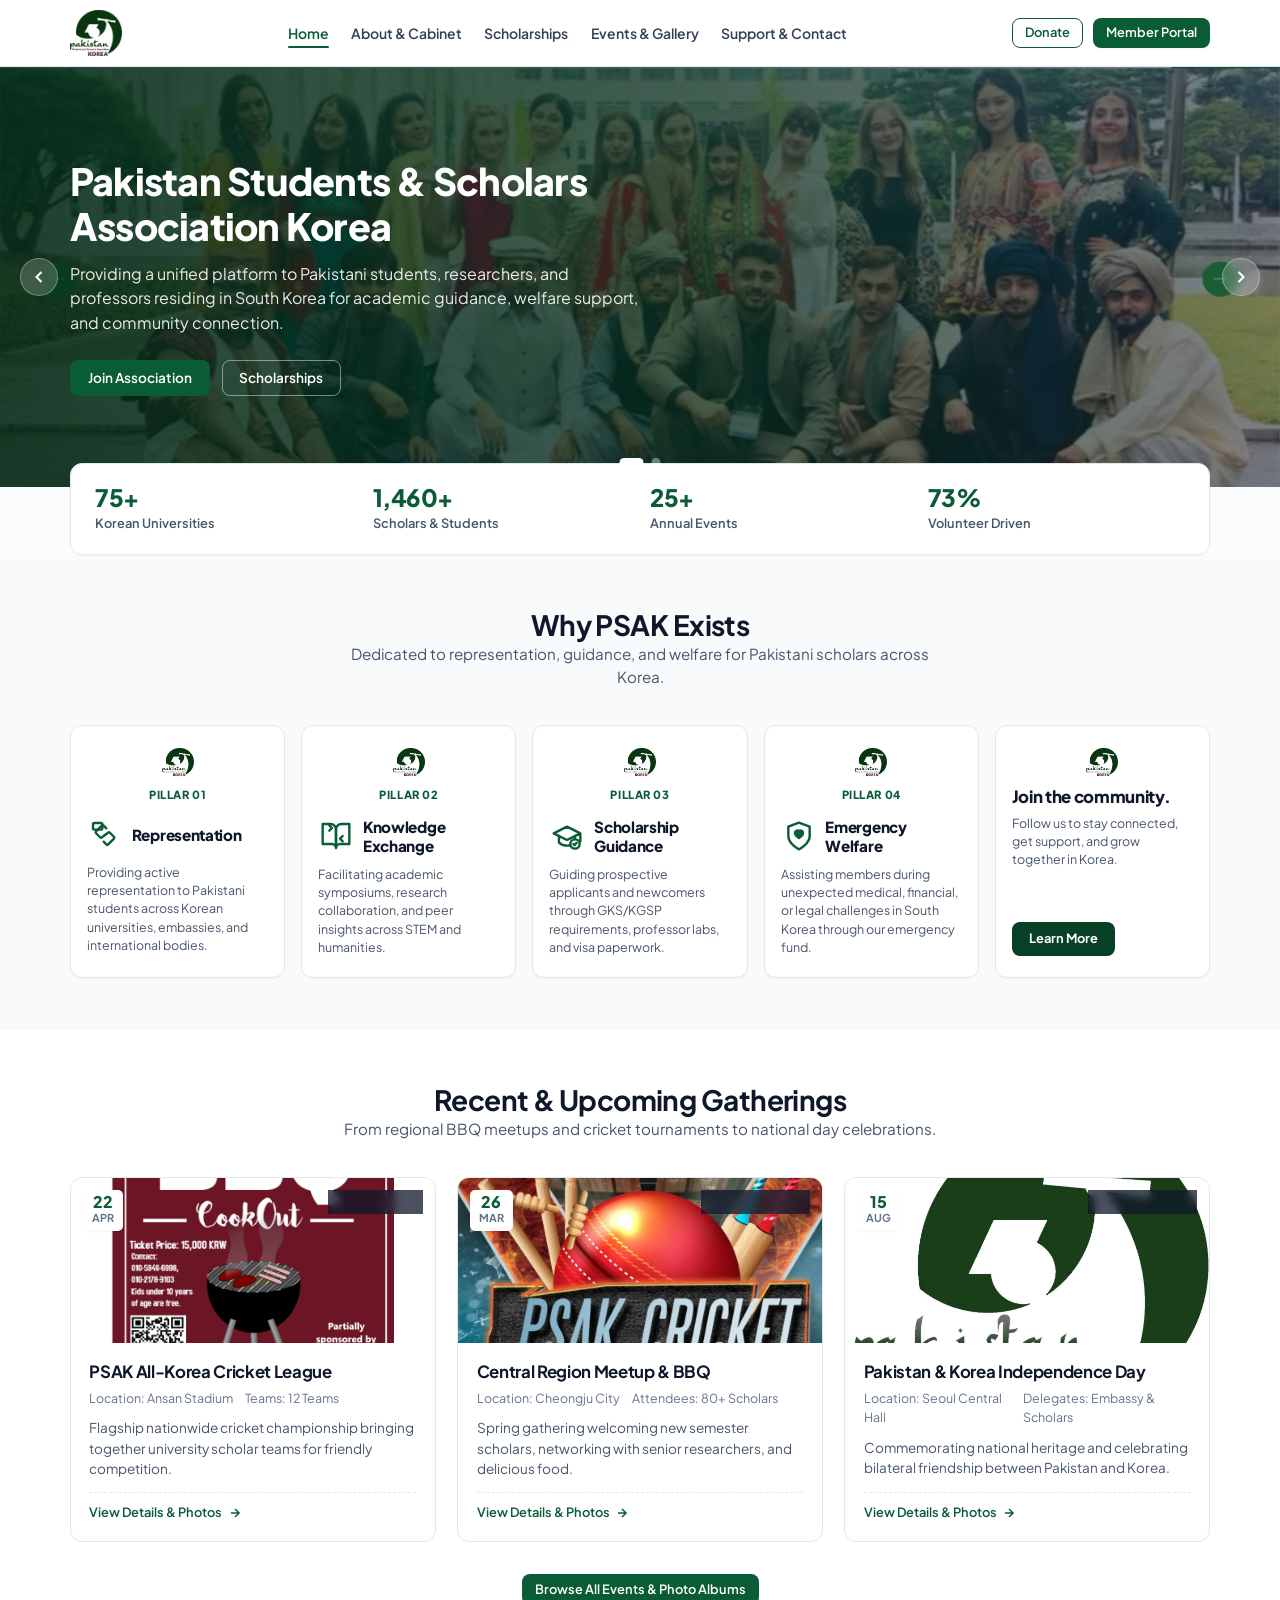
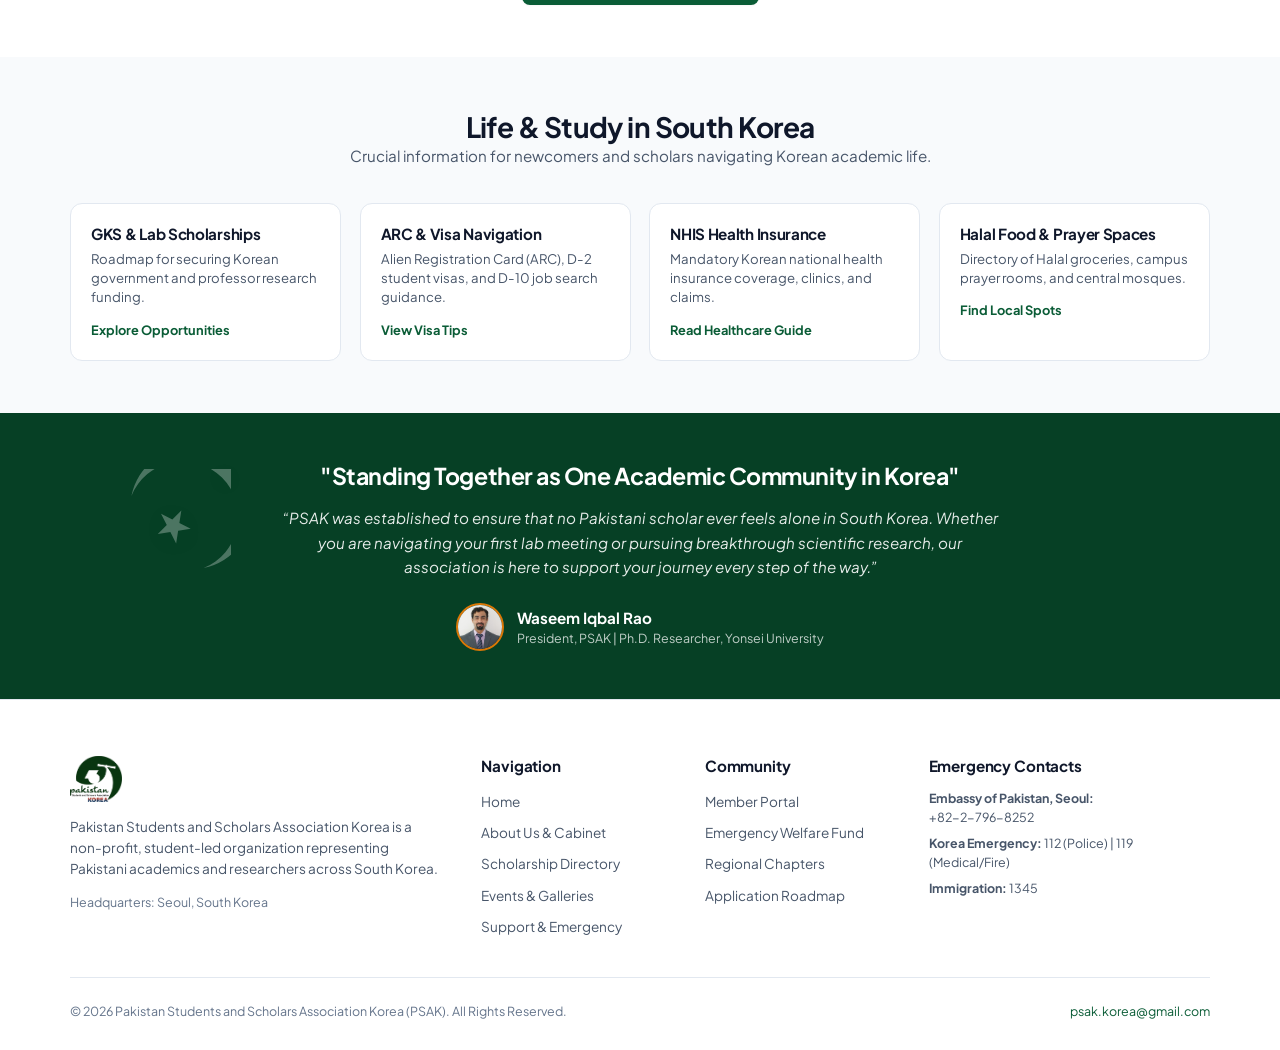
==== commit f0757b48: "Add left-aligned Pakistan crescent and star emblem to President's message banner" ====
--- a/index.html
+++ b/index.html
@@ -386,8 +386,13 @@
   </section>
 
   <!-- President's Message Banner -->
-  <section class="section bg-emerald" style="padding-top: 2.75rem; padding-bottom: 2.75rem;">
-    <div class="container">
+  <section class="section bg-emerald president-message-section">
+    <!-- Left-aligned Crescent and Star Emblem -->
+    <div class="president-crescent-wrap" aria-hidden="true">
+      <img src="assets/images/crescent_star_white.svg" alt="" class="president-crescent-img">
+    </div>
+
+    <div class="container" style="position: relative; z-index: 2;">
       <div style="max-width: 720px; margin: 0 auto; text-align: center;">
         <h2 style="color: var(--white); margin-bottom: 1rem; font-size: 1.45rem;">"Standing Together as One Academic Community in Korea"</h2>
         <blockquote style="font-size: 0.95rem; line-height: 1.6; color: rgba(255, 255, 255, 0.9); margin-bottom: 1.5rem; font-style: italic;">
--- a/assets/css/style.css
+++ b/assets/css/style.css
@@ -1884,6 +1884,65 @@
   right: 0;
   height: 2px;
   background-color: var(--primary);
+}
+
+/* --- President's Message Banner with Left-Aligned Crescent & Star --- */
+.president-message-section {
+  position: relative;
+  overflow: hidden;
+  background-color: var(--primary-dark, #064e3b);
+  padding-top: 3rem;
+  padding-bottom: 3rem;
+}
+
+.president-crescent-wrap {
+  position: absolute;
+  top: 50%;
+  left: 3.5rem;
+  transform: translateY(-50%);
+  width: 175px;
+  height: 175px;
+  opacity: 0.28;
+  pointer-events: none;
+  z-index: 1;
+  display: flex;
+  align-items: center;
+  justify-content: center;
+  transition: all var(--transition-normal);
+}
+
+.president-crescent-img {
+  width: 100%;
+  height: 100%;
+  object-fit: contain;
+  filter: drop-shadow(0 4px 16px rgba(0, 0, 0, 0.2));
+}
+
+@media (max-width: 1200px) {
+  .president-crescent-wrap {
+    left: 2rem;
+    width: 150px;
+    height: 150px;
+    opacity: 0.24;
+  }
+}
+
+@media (max-width: 992px) {
+  .president-crescent-wrap {
+    left: 1rem;
+    width: 125px;
+    height: 125px;
+    opacity: 0.20;
+  }
+}
+
+@media (max-width: 640px) {
+  .president-crescent-wrap {
+    left: -15px;
+    width: 100px;
+    height: 100px;
+    opacity: 0.15;
+  }
 }
 
 /* --- Clean White Footer Styles --- */
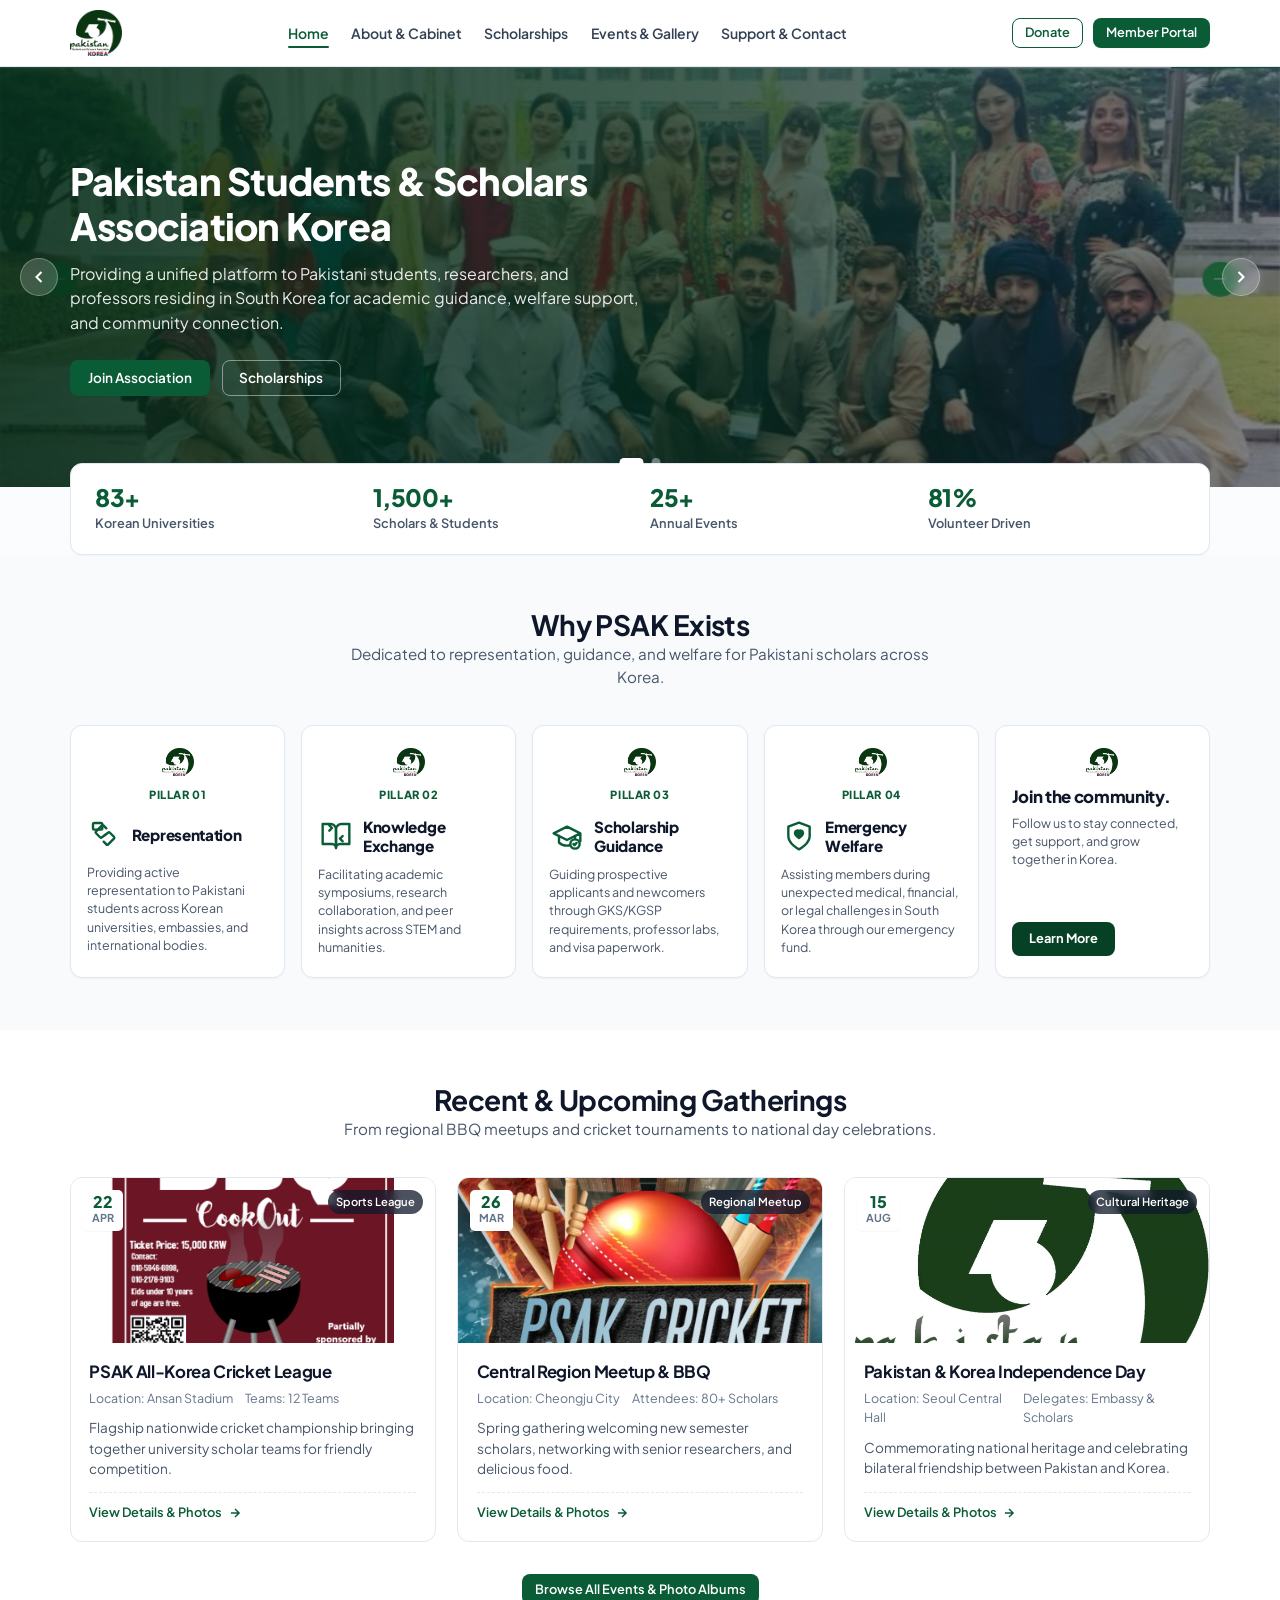
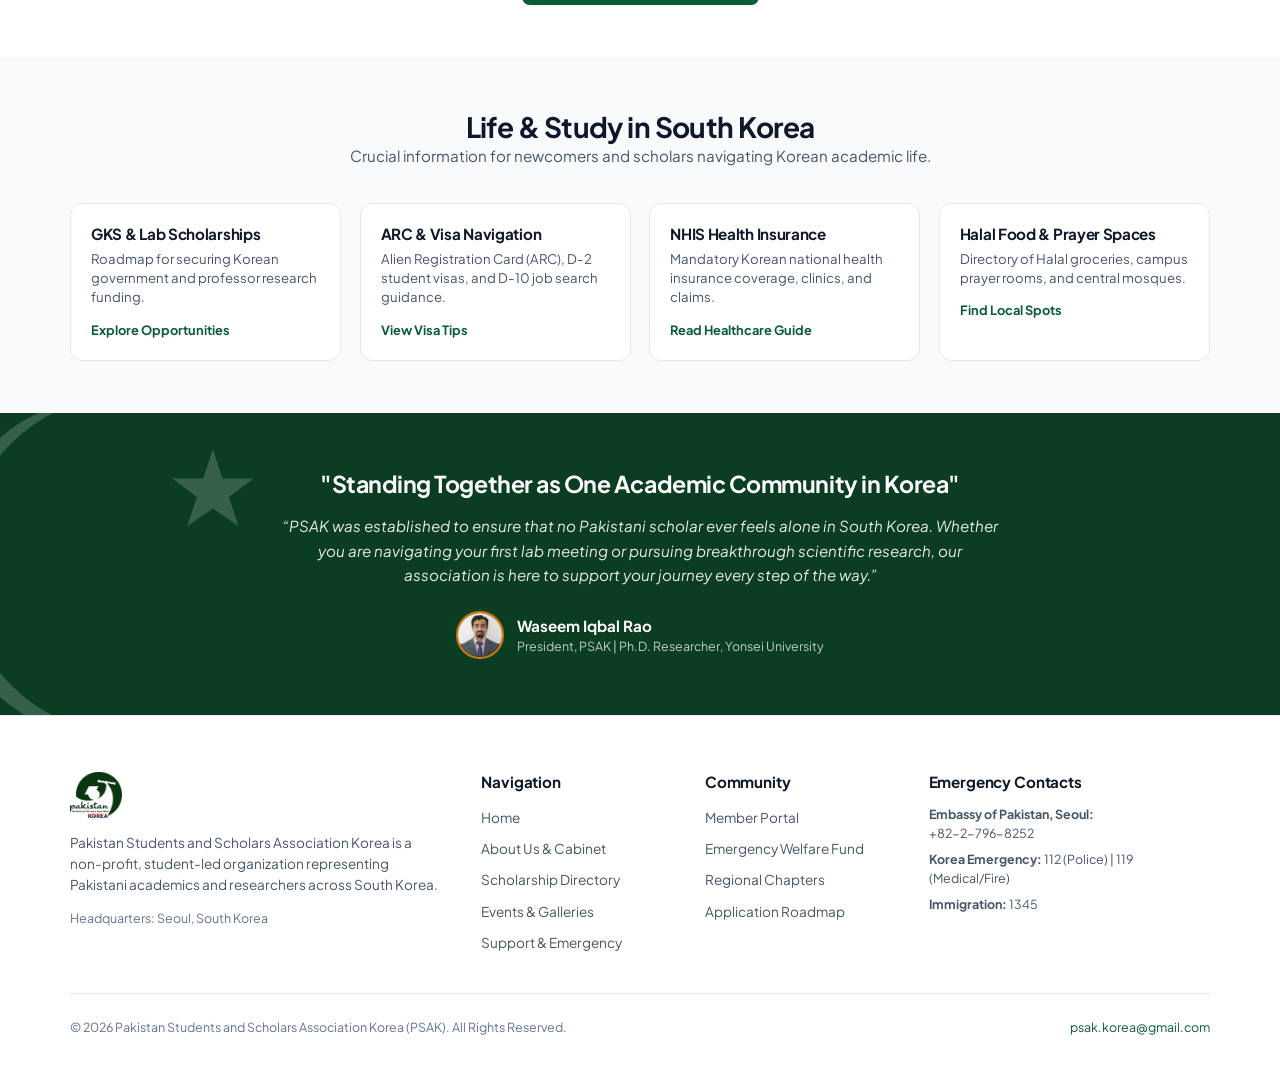
==== commit afa21b9b: "Rebuild crescent star as precise inline SVG matching reference design exactly" ====
--- a/index.html
+++ b/index.html
@@ -387,10 +387,34 @@
 
   <!-- President's Message Banner -->
   <section class="section bg-emerald president-message-section">
-    <!-- Left-aligned Crescent and Star Emblem -->
-    <div class="president-crescent-wrap" aria-hidden="true">
-      <img src="assets/images/crescent_star_white.svg" alt="" class="president-crescent-img">
-    </div>
+    <!-- Inline Crescent & Star SVG - precisely matching the reference design -->
+    <svg class="president-crescent-svg" aria-hidden="true" viewBox="0 0 420 420" xmlns="http://www.w3.org/2000/svg">
+      <!--
+        Crescent geometry:
+        Outer circle: center=(190,210), R=200  → big arc on the left
+        Inner circle: center=(240,200), R=175  → cuts away the right side
+        Intersection points calculated analytically
+      -->
+      <!-- Crescent Moon -->
+      <path d="M 166.1 14.5
+               A 200 200 0 1 0 233.3 406.2
+               A 175 175 0 1 1 166.1 14.5 Z"
+            fill="rgba(255,255,255,0.18)" />
+      <!-- 5-Pointed Star (upper right of crescent hollow) -->
+      <!-- Center: (295,118), outer radius=42, inner radius=16, pointing straight up -->
+      <polygon points="
+        295.0,76.0
+        306.2,110.3
+        342.4,110.3
+        313.7,131.7
+        324.9,166.0
+        295.0,145.3
+        265.1,166.0
+        276.3,131.7
+        247.6,110.3
+        283.8,110.3"
+        fill="rgba(255,255,255,0.18)" />
+    </svg>
 
     <div class="container" style="position: relative; z-index: 2;">
       <div style="max-width: 720px; margin: 0 auto; text-align: center;">
--- a/assets/css/style.css
+++ b/assets/css/style.css
@@ -1890,58 +1890,45 @@
 .president-message-section {
   position: relative;
   overflow: hidden;
-  background-color: var(--primary-dark, #064e3b);
-  padding-top: 3rem;
-  padding-bottom: 3rem;
-}
-
-.president-crescent-wrap {
+  background: #0a3d22;
+  padding-top: 3.5rem;
+  padding-bottom: 3.5rem;
+}
+
+/* Inline SVG absolutely positioned on the left, partially cropped */
+.president-crescent-svg {
   position: absolute;
   top: 50%;
-  left: 3.5rem;
+  left: -60px;
   transform: translateY(-50%);
-  width: 175px;
-  height: 175px;
-  opacity: 0.28;
+  width: 340px;
+  height: 340px;
   pointer-events: none;
   z-index: 1;
-  display: flex;
-  align-items: center;
-  justify-content: center;
-  transition: all var(--transition-normal);
-}
-
-.president-crescent-img {
-  width: 100%;
-  height: 100%;
-  object-fit: contain;
-  filter: drop-shadow(0 4px 16px rgba(0, 0, 0, 0.2));
-}
-
-@media (max-width: 1200px) {
-  .president-crescent-wrap {
-    left: 2rem;
-    width: 150px;
-    height: 150px;
-    opacity: 0.24;
+  overflow: visible;
+}
+
+@media (min-width: 1200px) {
+  .president-crescent-svg {
+    left: -40px;
+    width: 360px;
+    height: 360px;
   }
 }
 
 @media (max-width: 992px) {
-  .president-crescent-wrap {
-    left: 1rem;
-    width: 125px;
-    height: 125px;
-    opacity: 0.20;
+  .president-crescent-svg {
+    left: -80px;
+    width: 280px;
+    height: 280px;
   }
 }
 
 @media (max-width: 640px) {
-  .president-crescent-wrap {
-    left: -15px;
-    width: 100px;
-    height: 100px;
-    opacity: 0.15;
+  .president-crescent-svg {
+    left: -100px;
+    width: 220px;
+    height: 220px;
   }
 }
 
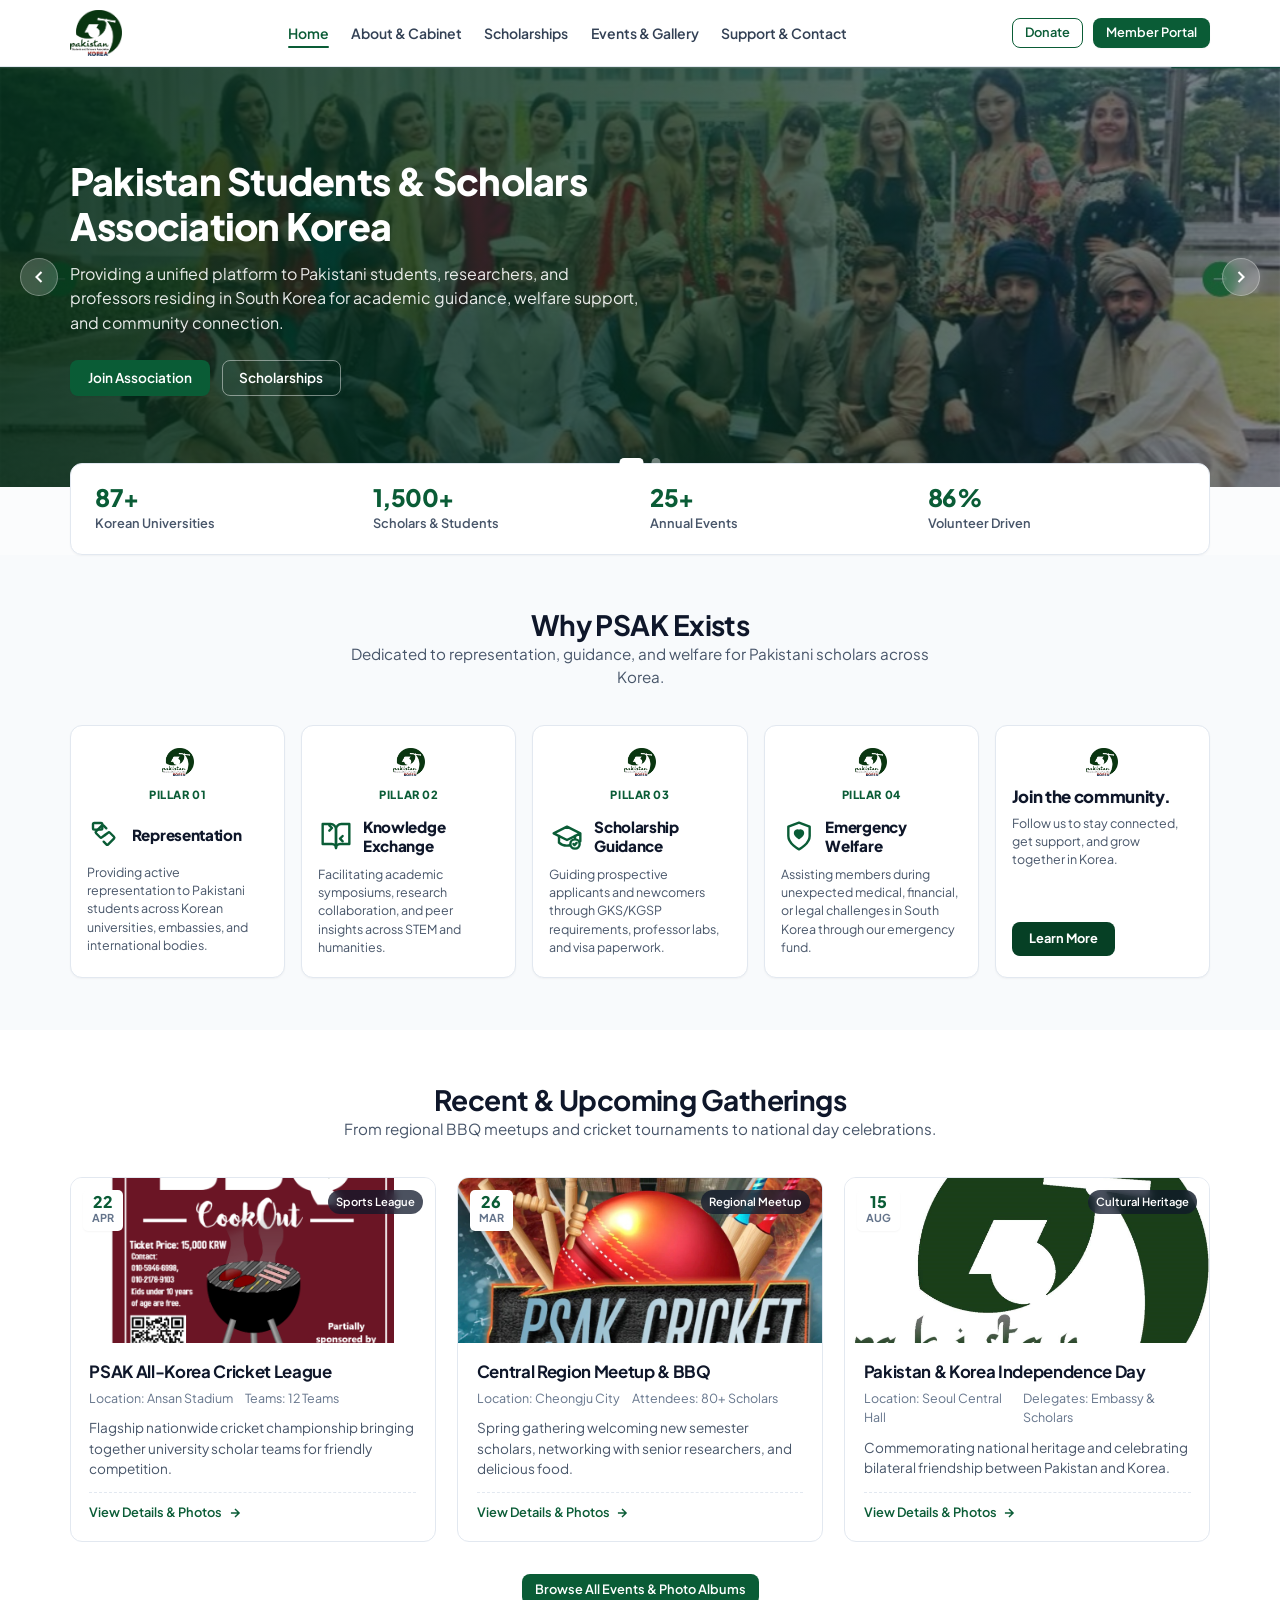
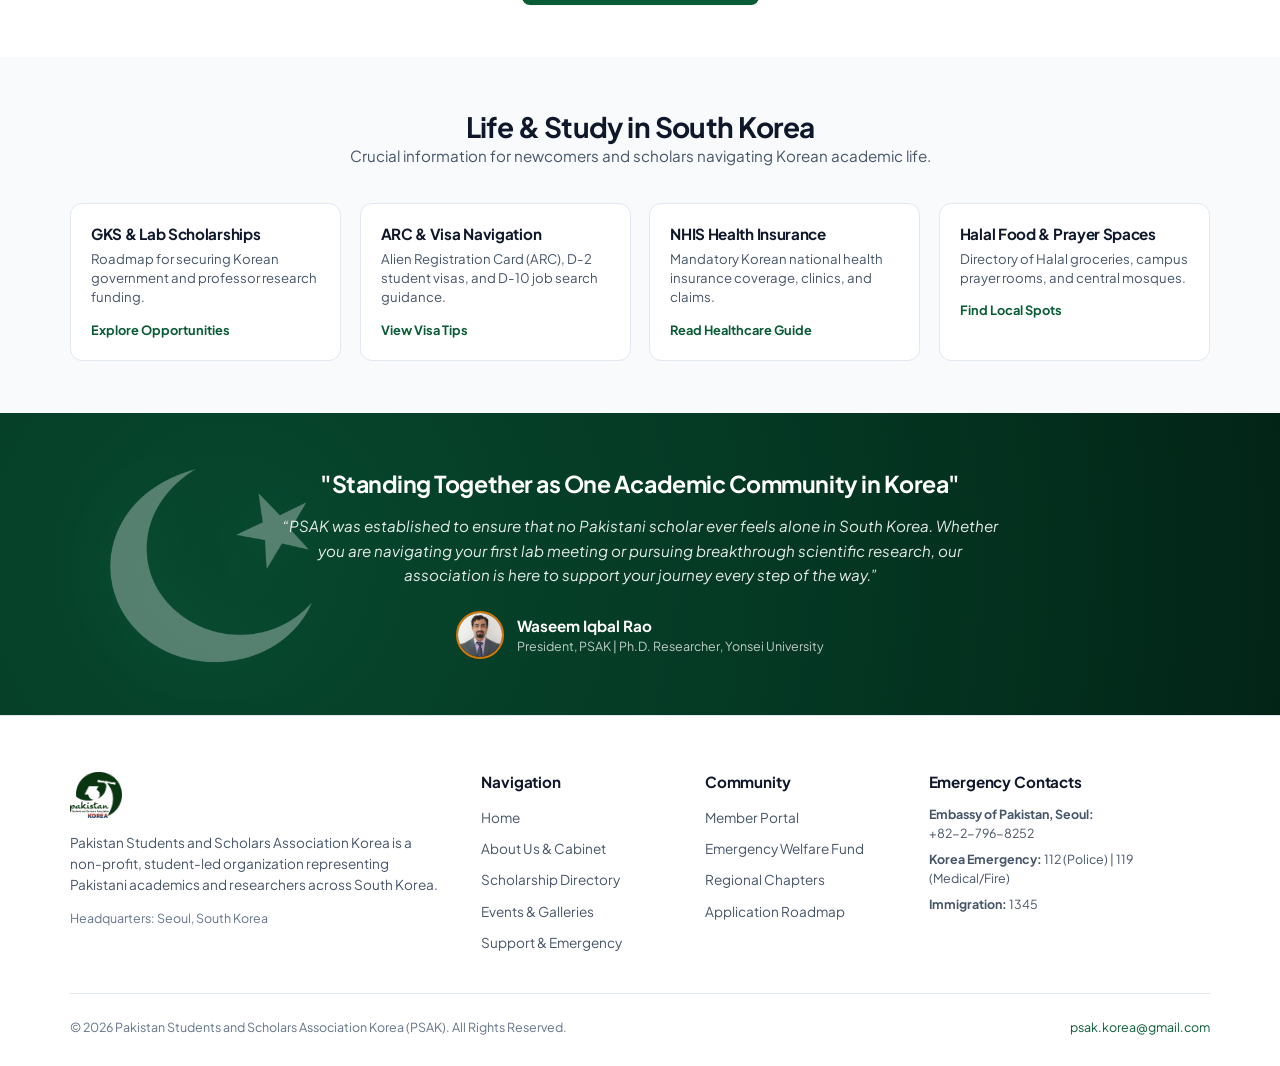
==== commit a11c163e: "Use exact user-provided crescent star icon with desktop left-alignment and mobile behind-content fit" ====
--- a/index.html
+++ b/index.html
@@ -386,37 +386,13 @@
   </section>
 
   <!-- President's Message Banner -->
-  <section class="section bg-emerald president-message-section">
-    <!-- Inline Crescent & Star SVG - precisely matching the reference design -->
-    <svg class="president-crescent-svg" aria-hidden="true" viewBox="0 0 420 420" xmlns="http://www.w3.org/2000/svg">
-      <!--
-        Crescent geometry:
-        Outer circle: center=(190,210), R=200  → big arc on the left
-        Inner circle: center=(240,200), R=175  → cuts away the right side
-        Intersection points calculated analytically
-      -->
-      <!-- Crescent Moon -->
-      <path d="M 166.1 14.5
-               A 200 200 0 1 0 233.3 406.2
-               A 175 175 0 1 1 166.1 14.5 Z"
-            fill="rgba(255,255,255,0.18)" />
-      <!-- 5-Pointed Star (upper right of crescent hollow) -->
-      <!-- Center: (295,118), outer radius=42, inner radius=16, pointing straight up -->
-      <polygon points="
-        295.0,76.0
-        306.2,110.3
-        342.4,110.3
-        313.7,131.7
-        324.9,166.0
-        295.0,145.3
-        265.1,166.0
-        276.3,131.7
-        247.6,110.3
-        283.8,110.3"
-        fill="rgba(255,255,255,0.18)" />
-    </svg>
-
-    <div class="container" style="position: relative; z-index: 2;">
+  <section class="section president-message-section">
+    <!-- Crescent & Star Watermark (Desktop: Left-aligned, Mobile: Centered behind content) -->
+    <div class="president-crescent-watermark" aria-hidden="true">
+      <img src="assets/images/pakistan_crescent_star.png" alt="" class="president-crescent-png">
+    </div>
+
+    <div class="container president-message-container">
       <div style="max-width: 720px; margin: 0 auto; text-align: center;">
         <h2 style="color: var(--white); margin-bottom: 1rem; font-size: 1.45rem;">"Standing Together as One Academic Community in Korea"</h2>
         <blockquote style="font-size: 0.95rem; line-height: 1.6; color: rgba(255, 255, 255, 0.9); margin-bottom: 1.5rem; font-style: italic;">
--- a/assets/css/style.css
+++ b/assets/css/style.css
@@ -1886,49 +1886,69 @@
   background-color: var(--primary);
 }
 
-/* --- President's Message Banner with Left-Aligned Crescent & Star --- */
+/* --- President's Message Banner with Pakistan Crescent & Star --- */
 .president-message-section {
   position: relative;
   overflow: hidden;
-  background: #0a3d22;
+  background: radial-gradient(circle at 18% 50%, #07472e 0%, #043622 60%, #022416 100%);
   padding-top: 3.5rem;
   padding-bottom: 3.5rem;
 }
 
-/* Inline SVG absolutely positioned on the left, partially cropped */
-.president-crescent-svg {
+.president-crescent-watermark {
   position: absolute;
   top: 50%;
-  left: -60px;
+  left: 3.5rem;
   transform: translateY(-50%);
-  width: 340px;
-  height: 340px;
+  width: 310px;
+  max-height: 90%;
   pointer-events: none;
   z-index: 1;
-  overflow: visible;
-}
-
-@media (min-width: 1200px) {
-  .president-crescent-svg {
-    left: -40px;
-    width: 360px;
-    height: 360px;
+  opacity: 0.32;
+  display: flex;
+  align-items: center;
+  justify-content: center;
+  filter: drop-shadow(0 0 30px rgba(52, 211, 153, 0.25));
+  transition: all var(--transition-normal);
+}
+
+.president-crescent-png {
+  width: 100%;
+  height: auto;
+  max-height: 250px;
+  object-fit: contain;
+}
+
+.president-message-container {
+  position: relative;
+  z-index: 2;
+}
+
+@media (min-width: 1400px) {
+  .president-crescent-watermark {
+    left: 4.5rem;
+    width: 340px;
+    opacity: 0.34;
   }
 }
 
 @media (max-width: 992px) {
-  .president-crescent-svg {
-    left: -80px;
-    width: 280px;
-    height: 280px;
-  }
-}
-
-@media (max-width: 640px) {
-  .president-crescent-svg {
-    left: -100px;
-    width: 220px;
-    height: 220px;
+  .president-crescent-watermark {
+    left: 1rem;
+    width: 230px;
+    opacity: 0.24;
+  }
+}
+
+@media (max-width: 768px) {
+  /* On mobile: centered behind the banner content */
+  .president-crescent-watermark {
+    left: 50%;
+    top: 50%;
+    transform: translate(-50%, -50%);
+    width: 270px;
+    max-width: 80vw;
+    opacity: 0.12;
   }
 }
 
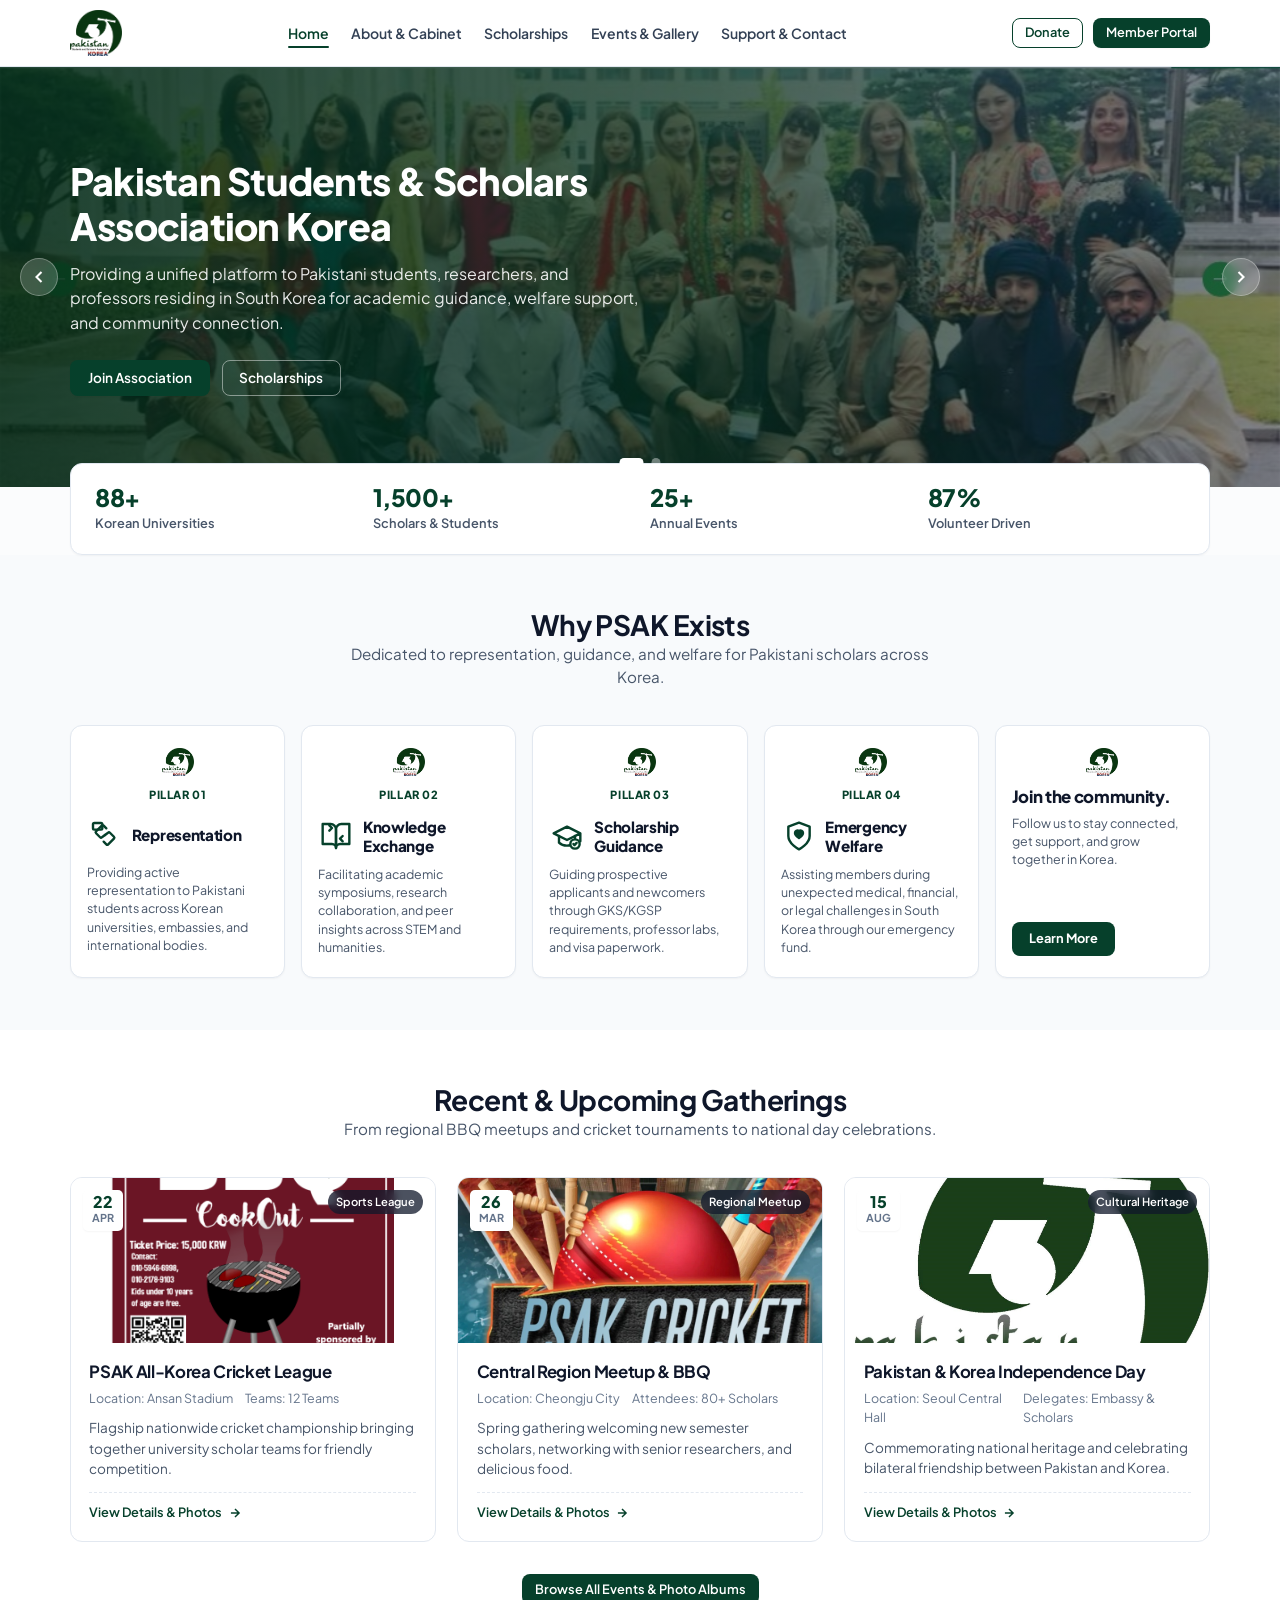
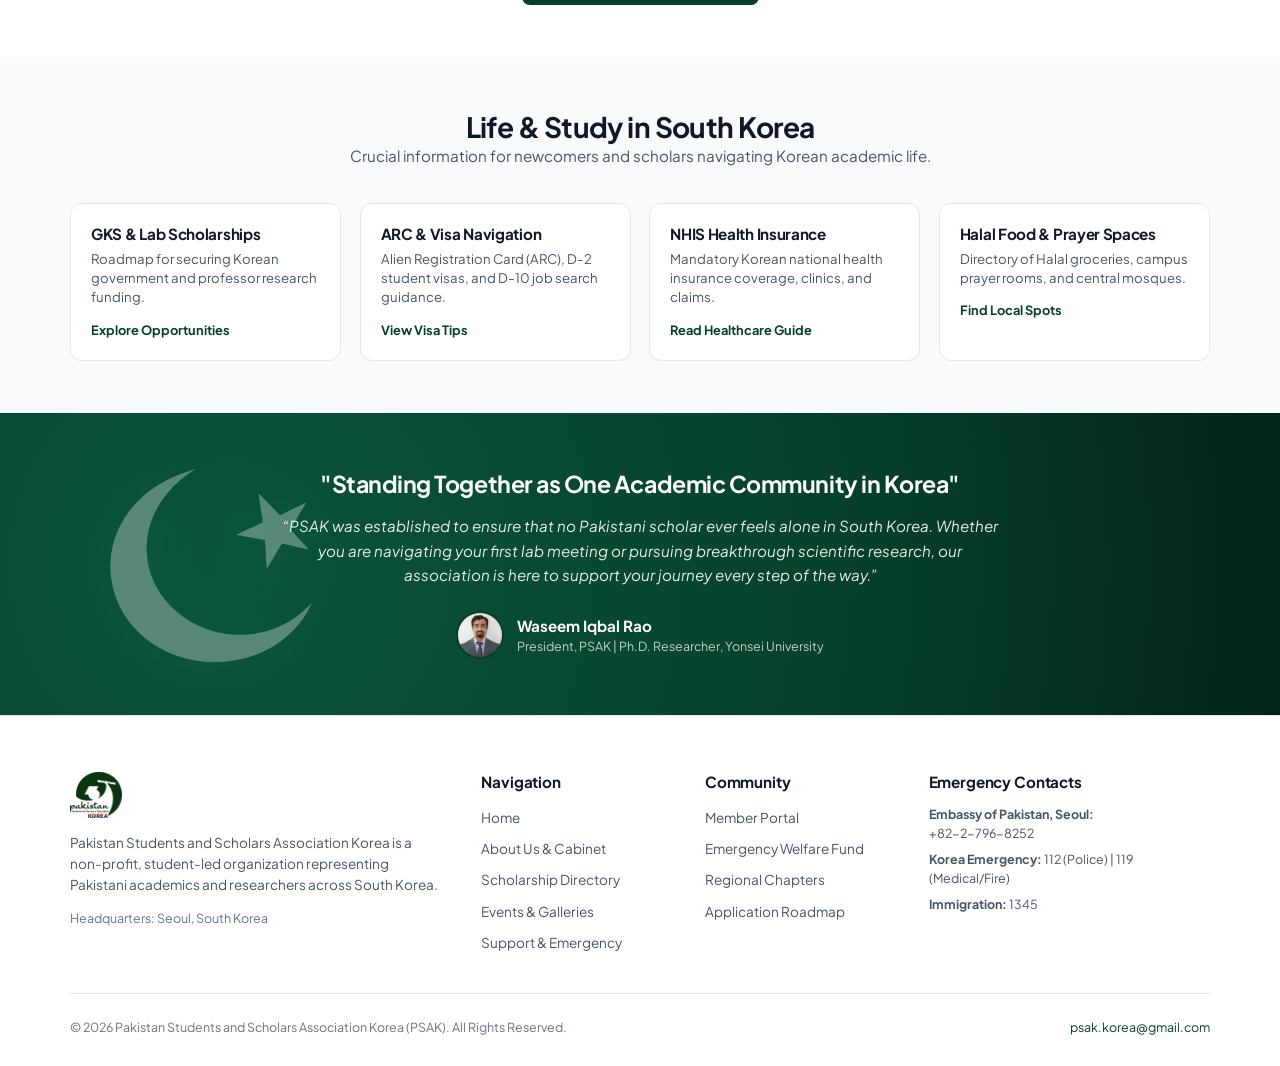
==== commit a421e26c: "Update accent theme, buttons, and President banner to #06402B Pakistan emerald green" ====
--- a/index.html
+++ b/index.html
@@ -164,7 +164,7 @@
             <div class="pillar-tag">PILLAR 01</div>
             <div class="pillar-header-wrap">
               <div class="pillar-svg-icon">
-                <svg width="32" height="32" viewBox="0 0 24 24" fill="none" stroke="#0a5c36" stroke-width="1.8" stroke-linecap="round" stroke-linejoin="round">
+                <svg width="32" height="32" viewBox="0 0 24 24" fill="none" stroke="#06402B" stroke-width="1.8" stroke-linecap="round" stroke-linejoin="round">
                   <path d="m11 17 2 2a1 1 0 0 0 1.4 0l4.3-4.3a1 1 0 0 0 0-1.4l-3-3a1 1 0 0 0-1.4 0L12 12"></path>
                   <path d="m13 7-2-2a1 1 0 0 0-1.4 0L5.3 9.3a1 1 0 0 0 0 1.4l3 3a1 1 0 0 0 1.4 0L12 12"></path>
                   <rect x="3" y="3" width="7" height="5" rx="1"></rect>
@@ -183,7 +183,7 @@
             <div class="pillar-tag">PILLAR 02</div>
             <div class="pillar-header-wrap">
               <div class="pillar-svg-icon">
-                <svg width="32" height="32" viewBox="0 0 24 24" fill="none" stroke="#0a5c36" stroke-width="1.8" stroke-linecap="round" stroke-linejoin="round">
+                <svg width="32" height="32" viewBox="0 0 24 24" fill="none" stroke="#06402B" stroke-width="1.8" stroke-linecap="round" stroke-linejoin="round">
                   <path d="M2 3h6a4 4 0 0 1 4 4v14a3 3 0 0 0-3-3H2z"></path>
                   <path d="M22 3h-6a4 4 0 0 0-4 4v14a3 3 0 0 1 3-3h7z"></path>
                   <path d="m7 8 2-2-2-2"></path>
@@ -203,7 +203,7 @@
             <div class="pillar-tag">PILLAR 03</div>
             <div class="pillar-header-wrap">
               <div class="pillar-svg-icon">
-                <svg width="32" height="32" viewBox="0 0 24 24" fill="none" stroke="#0a5c36" stroke-width="1.8" stroke-linecap="round" stroke-linejoin="round">
+                <svg width="32" height="32" viewBox="0 0 24 24" fill="none" stroke="#06402B" stroke-width="1.8" stroke-linecap="round" stroke-linejoin="round">
                   <path d="M22 10v6M2 10l10-5 10 5-10 5z"></path>
                   <path d="M6 12v5c3 3 9 3 12 0v-5"></path>
                   <circle cx="18" cy="18" r="3.5" fill="#f0fdf4"></circle>
@@ -223,9 +223,9 @@
             <div class="pillar-tag">PILLAR 04</div>
             <div class="pillar-header-wrap">
               <div class="pillar-svg-icon">
-                <svg width="32" height="32" viewBox="0 0 24 24" fill="none" stroke="#0a5c36" stroke-width="1.8" stroke-linecap="round" stroke-linejoin="round">
+                <svg width="32" height="32" viewBox="0 0 24 24" fill="none" stroke="#06402B" stroke-width="1.8" stroke-linecap="round" stroke-linejoin="round">
                   <path d="M12 22s8-4 8-10V5l-8-3-8 3v7c0 6 8 10 8 10z"></path>
-                  <path d="M12 8.5c-1.3-1.3-3 0-3 1.3 0 1.8 3 3.7 3 3.7s3-1.9 3-3.7c0-1.3-1.7-2.6-3-1.3z" fill="#0a5c36"></path>
+                  <path d="M12 8.5c-1.3-1.3-3 0-3 1.3 0 1.8 3 3.7 3 3.7s3-1.9 3-3.7c0-1.3-1.7-2.6-3-1.3z" fill="#06402B"></path>
                 </svg>
               </div>
               <h3 class="pillar-title">Emergency<br>Welfare</h3>
--- a/assets/css/style.css
+++ b/assets/css/style.css
@@ -8,19 +8,20 @@
 /* --- Design Tokens & Variables --- */
 :root {
   /* Brand Colors */
-  --primary: #0a5c36;
-  --primary-dark: #064025;
-  --primary-deep: #032b18;
-  --primary-light: #16a34a;
+  --primary: #06402B;
+  --primary-dark: #042e1f;
+  --primary-deep: #032418;
+  --primary-light: #0d5f41;
   --primary-50: #f0fdf4;
   --primary-100: #dcfce7;
   --primary-200: #bbf7d0;
 
-  /* Accent Gold / Amber */
-  --accent: #d97706;
-  --accent-light: #f59e0b;
-  --accent-50: #fffbeb;
-  --accent-100: #fef3c7;
+  /* Accent */
+  --accent: #06402B;
+  --accent-gold: #d97706;
+  --accent-light: #0d5f41;
+  --accent-50: #f0fdf4;
+  --accent-100: #dcfce7;
 
   /* Neutral Slates */
   --slate-900: #0f172a;
@@ -43,7 +44,7 @@
   --shadow-md: 0 4px 6px -1px rgba(0, 0, 0, 0.05), 0 2px 4px -2px rgba(0, 0, 0, 0.03);
   --shadow-lg: 0 10px 15px -3px rgba(0, 0, 0, 0.06), 0 4px 6px -4px rgba(0, 0, 0, 0.02);
   --shadow-xl: 0 20px 25px -5px rgba(0, 0, 0, 0.07), 0 8px 10px -6px rgba(0, 0, 0, 0.03);
-  --shadow-emerald: 0 8px 20px -4px rgba(10, 92, 54, 0.2);
+  --shadow-emerald: 0 8px 20px -4px rgba(6, 64, 43, 0.28);
 
   /* Borders & Radius */
   --radius-sm: 5px;
@@ -165,7 +166,7 @@
 
 .bg-slate { background-color: var(--slate-50); }
 .bg-white { background-color: var(--white); }
-.bg-emerald { background-color: var(--primary-deep); color: var(--white); }
+.bg-emerald { background-color: var(--primary); color: var(--white); }
 
 /* --- Main Header & Sticky Navigation --- */
 .site-header {
@@ -666,7 +667,7 @@
 .pillar-tag {
   font-size: 0.7rem;
   font-weight: 800;
-  color: #0a5c36;
+  color: var(--primary);
   text-transform: uppercase;
   letter-spacing: 0.05em;
   text-align: center;
@@ -687,7 +688,7 @@
   display: flex;
   align-items: center;
   justify-content: center;
-  color: #0a5c36;
+  color: var(--primary);
 }
 
 .pillar-5-card .pillar-title {
@@ -722,7 +723,7 @@
 }
 
 .pillar-5-card.cta-card .btn-learn-more {
-  background-color: #064025;
+  background-color: var(--primary);
   color: var(--white);
   font-size: 0.8rem;
   font-weight: 700;
@@ -734,7 +735,7 @@
 }
 
 .pillar-5-card.cta-card .btn-learn-more:hover {
-  background-color: #0a5c36;
+  background-color: var(--primary-dark);
   color: var(--white);
   transform: translateY(-1px);
 }
@@ -1890,7 +1891,8 @@
 .president-message-section {
   position: relative;
   overflow: hidden;
-  background: radial-gradient(circle at 18% 50%, #07472e 0%, #043622 60%, #022416 100%);
+  background-color: #06402B;
+  background: radial-gradient(circle at 18% 50%, #0a5439 0%, #06402B 60%, #032418 100%);
   padding-top: 3.5rem;
   padding-bottom: 3.5rem;
 }
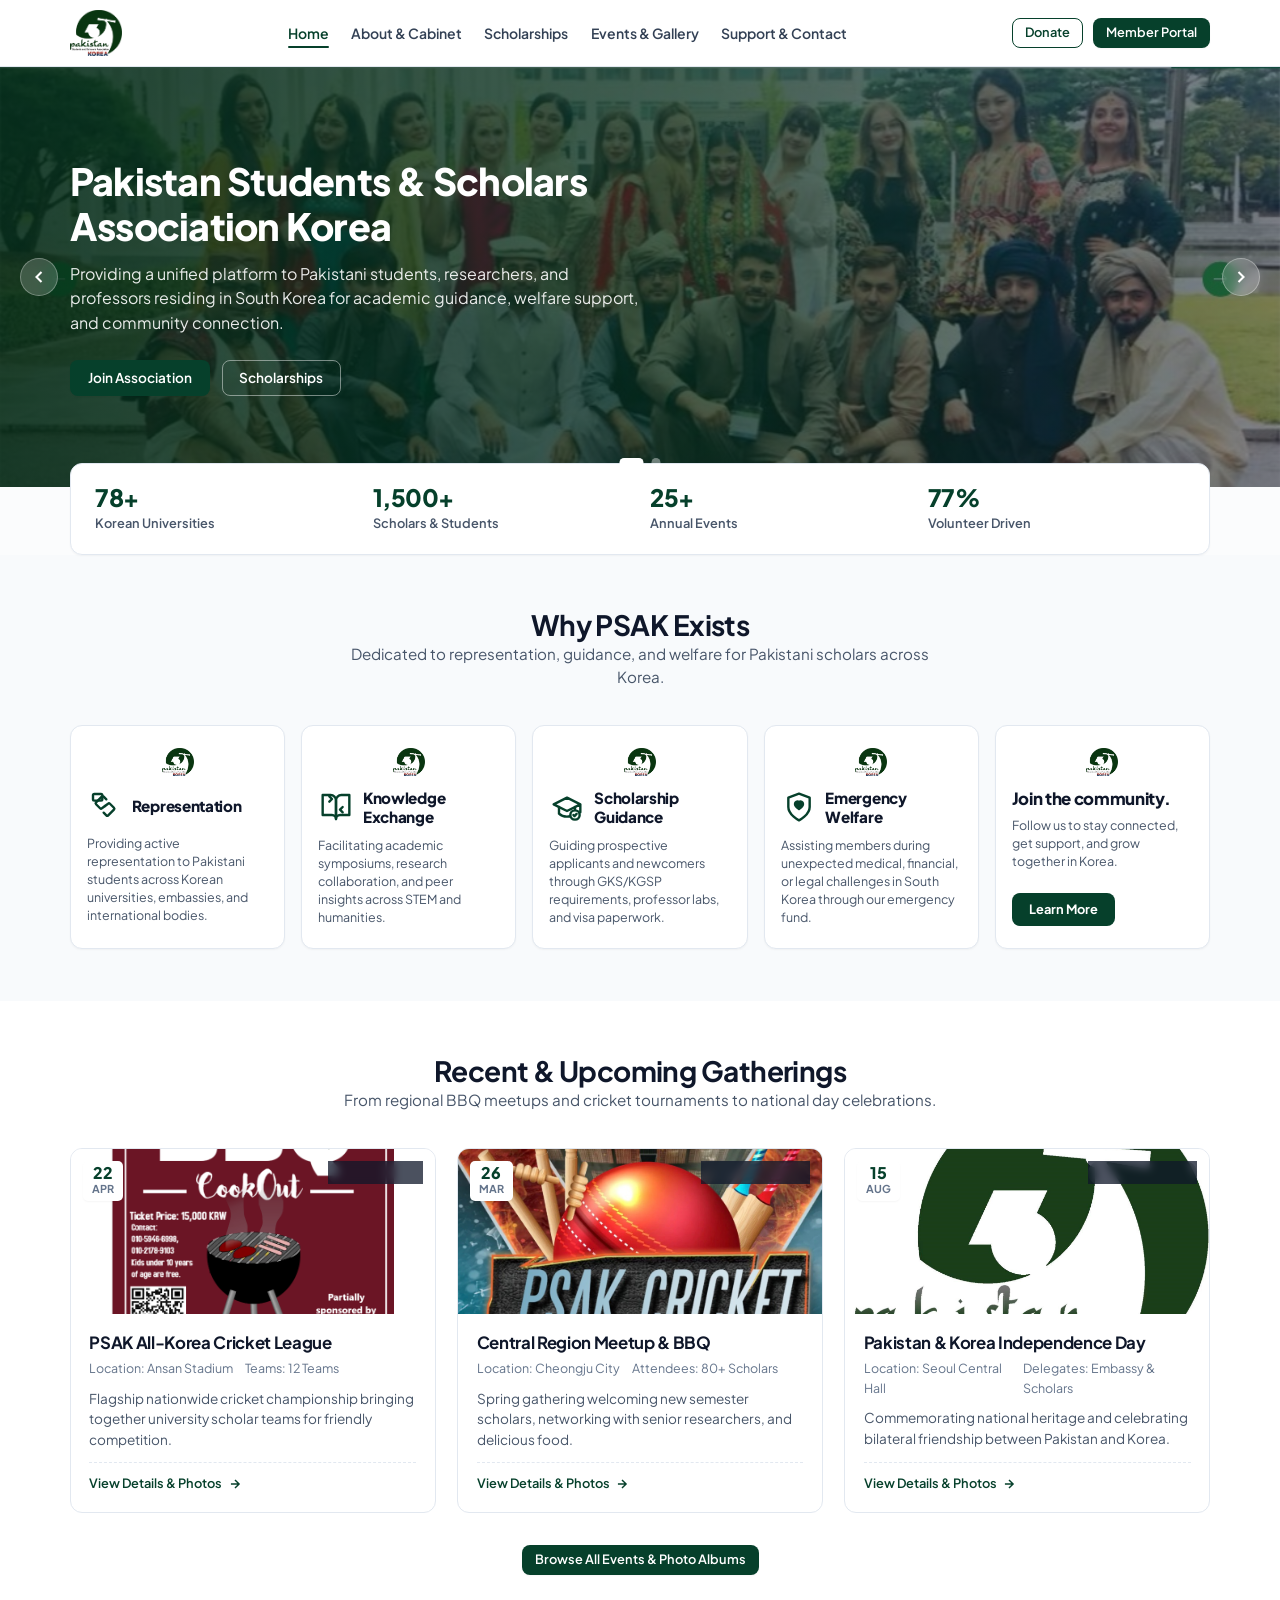
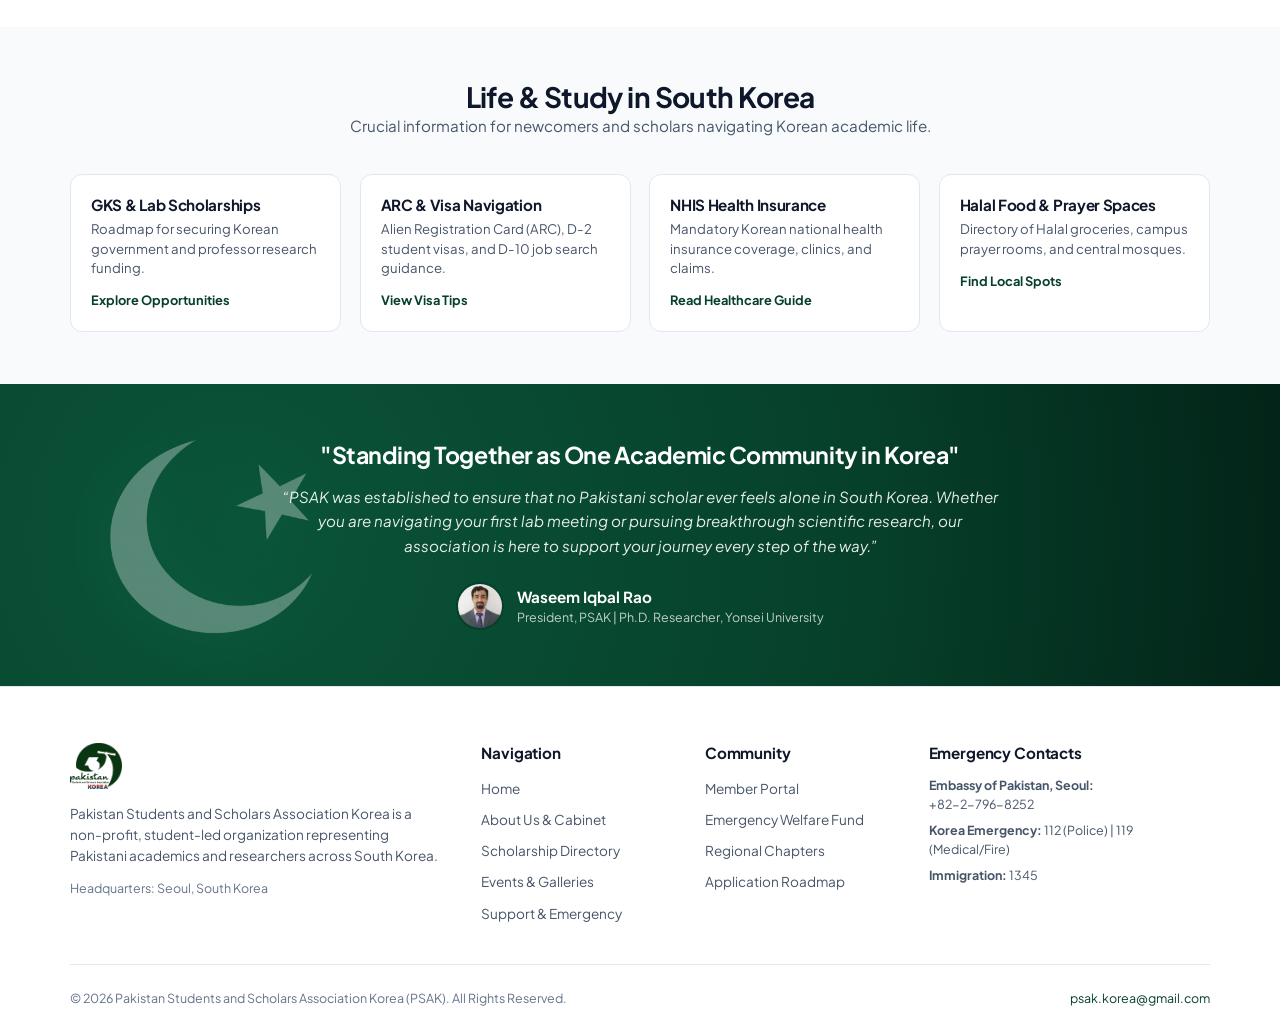
==== commit 04484b9e: "Remove PILLAR 01, 02, 03, 04 tags from cards on homepage" ====
--- a/index.html
+++ b/index.html
@@ -161,7 +161,6 @@
           <!-- Card 1: Representation -->
           <article class="pillar-5-card">
             <img src="assets/images/psak_logo.png" alt="PSAK Logo" class="pillar-top-logo">
-            <div class="pillar-tag">PILLAR 01</div>
             <div class="pillar-header-wrap">
               <div class="pillar-svg-icon">
                 <svg width="32" height="32" viewBox="0 0 24 24" fill="none" stroke="#06402B" stroke-width="1.8" stroke-linecap="round" stroke-linejoin="round">
@@ -180,7 +179,6 @@
           <!-- Card 2: Knowledge Exchange -->
           <article class="pillar-5-card">
             <img src="assets/images/psak_logo.png" alt="PSAK Logo" class="pillar-top-logo">
-            <div class="pillar-tag">PILLAR 02</div>
             <div class="pillar-header-wrap">
               <div class="pillar-svg-icon">
                 <svg width="32" height="32" viewBox="0 0 24 24" fill="none" stroke="#06402B" stroke-width="1.8" stroke-linecap="round" stroke-linejoin="round">
@@ -200,7 +198,6 @@
           <!-- Card 3: Scholarship Guidance -->
           <article class="pillar-5-card">
             <img src="assets/images/psak_logo.png" alt="PSAK Logo" class="pillar-top-logo">
-            <div class="pillar-tag">PILLAR 03</div>
             <div class="pillar-header-wrap">
               <div class="pillar-svg-icon">
                 <svg width="32" height="32" viewBox="0 0 24 24" fill="none" stroke="#06402B" stroke-width="1.8" stroke-linecap="round" stroke-linejoin="round">
@@ -220,7 +217,6 @@
           <!-- Card 4: Emergency Welfare -->
           <article class="pillar-5-card">
             <img src="assets/images/psak_logo.png" alt="PSAK Logo" class="pillar-top-logo">
-            <div class="pillar-tag">PILLAR 04</div>
             <div class="pillar-header-wrap">
               <div class="pillar-svg-icon">
                 <svg width="32" height="32" viewBox="0 0 24 24" fill="none" stroke="#06402B" stroke-width="1.8" stroke-linecap="round" stroke-linejoin="round">
--- a/assets/css/style.css
+++ b/assets/css/style.css
@@ -659,7 +659,7 @@
 .pillar-top-logo {
   height: 28px;
   width: auto;
-  margin: 0 auto 0.65rem auto;
+  margin: 0 auto 0.75rem auto;
   display: block;
   object-fit: contain;
 }
@@ -1039,17 +1039,24 @@
   padding: 0.85rem 1.15rem;
   border-radius: var(--radius-lg);
   border: 1px solid var(--border-color);
+  width: 100%;
+  max-width: 100%;
+  box-sizing: border-box;
 }
 
 .search-input-wrap {
   position: relative;
-  flex-grow: 1;
-  min-width: 220px;
+  flex: 1 1 220px;
+  min-width: 0;
+  max-width: 100%;
+  box-sizing: border-box;
 }
 
 .search-input-wrap input {
   width: 100%;
-  padding: 0.5rem 0.85rem 0.5rem 1rem;
+  max-width: 100%;
+  box-sizing: border-box;
+  padding: 0.55rem 0.85rem 0.55rem 1rem;
   border: 1px solid var(--border-color);
   border-radius: var(--radius-md);
   font-size: 0.875rem;
@@ -1061,7 +1068,7 @@
   outline: none;
   border-color: var(--primary);
   background-color: var(--white);
-  box-shadow: 0 0 0 2px rgba(10, 92, 54, 0.1);
+  box-shadow: 0 0 0 2px rgba(6, 64, 43, 0.12);
 }
 
 .filter-pills {
@@ -1069,6 +1076,8 @@
   align-items: center;
   gap: 0.4rem;
   flex-wrap: wrap;
+  max-width: 100%;
+  box-sizing: border-box;
 }
 
 .filter-btn {
@@ -1081,6 +1090,7 @@
   color: var(--slate-700);
   cursor: pointer;
   transition: all var(--transition-fast);
+  white-space: nowrap;
 }
 
 .filter-btn:hover, .filter-btn.active {
@@ -2147,15 +2157,93 @@
     grid-template-columns: 1fr;
     gap: 1rem;
   }
-  .gallery-grid { grid-template-columns: repeat(2, 1fr); }
-
-  .filter-bar { flex-direction: column; align-items: stretch; padding: 0.75rem; }
-  .search-input-wrap { min-width: 100%; }
-  .filter-pills { overflow-x: auto; flex-wrap: nowrap; padding-bottom: 0.35rem; }
-  .filter-btn { white-space: nowrap; flex-shrink: 0; }
+  .filter-bar {
+    flex-direction: column;
+    align-items: stretch;
+    padding: 0.75rem;
+    gap: 0.65rem;
+    width: 100%;
+    max-width: 100%;
+    box-sizing: border-box;
+    overflow: hidden;
+  }
+  .search-input-wrap {
+    width: 100%;
+    min-width: 0;
+    max-width: 100%;
+    box-sizing: border-box;
+  }
+  .search-input-wrap input {
+    width: 100%;
+    max-width: 100%;
+    box-sizing: border-box;
+    font-size: 0.825rem;
+    padding: 0.5rem 0.75rem;
+  }
+  .filter-pills {
+    width: 100%;
+    max-width: 100%;
+    box-sizing: border-box;
+    display: flex;
+    overflow-x: auto;
+    flex-wrap: nowrap;
+    padding-bottom: 0.25rem;
+    -webkit-overflow-scrolling: touch;
+    scrollbar-width: none;
+  }
+  .filter-pills::-webkit-scrollbar {
+    display: none;
+  }
+  .filter-btn {
+    white-space: nowrap;
+    flex-shrink: 0;
+    font-size: 0.75rem;
+    padding: 0.3rem 0.65rem;
+  }
 
   .footer-grid { grid-template-columns: 1fr; gap: 1.5rem; }
   .footer-bottom { flex-direction: column; text-align: center; }
 
   .auth-card { padding: 1.25rem; }
 }
+
+@media (max-width: 768px) {
+  .filter-bar {
+    flex-direction: column;
+    align-items: stretch;
+    padding: 0.75rem;
+    gap: 0.65rem;
+    width: 100%;
+    max-width: 100%;
+    box-sizing: border-box;
+  }
+  .search-input-wrap {
+    width: 100%;
+    min-width: 0;
+    max-width: 100%;
+    box-sizing: border-box;
+  }
+  .search-input-wrap input {
+    width: 100%;
+    max-width: 100%;
+    box-sizing: border-box;
+    font-size: 0.85rem;
+  }
+  .filter-pills {
+    width: 100%;
+    max-width: 100%;
+    box-sizing: border-box;
+    overflow-x: auto;
+    flex-wrap: nowrap;
+    padding-bottom: 0.25rem;
+    -webkit-overflow-scrolling: touch;
+    scrollbar-width: none;
+  }
+  .filter-pills::-webkit-scrollbar {
+    display: none;
+  }
+  .filter-btn {
+    white-space: nowrap;
+    flex-shrink: 0;
+  }
+}
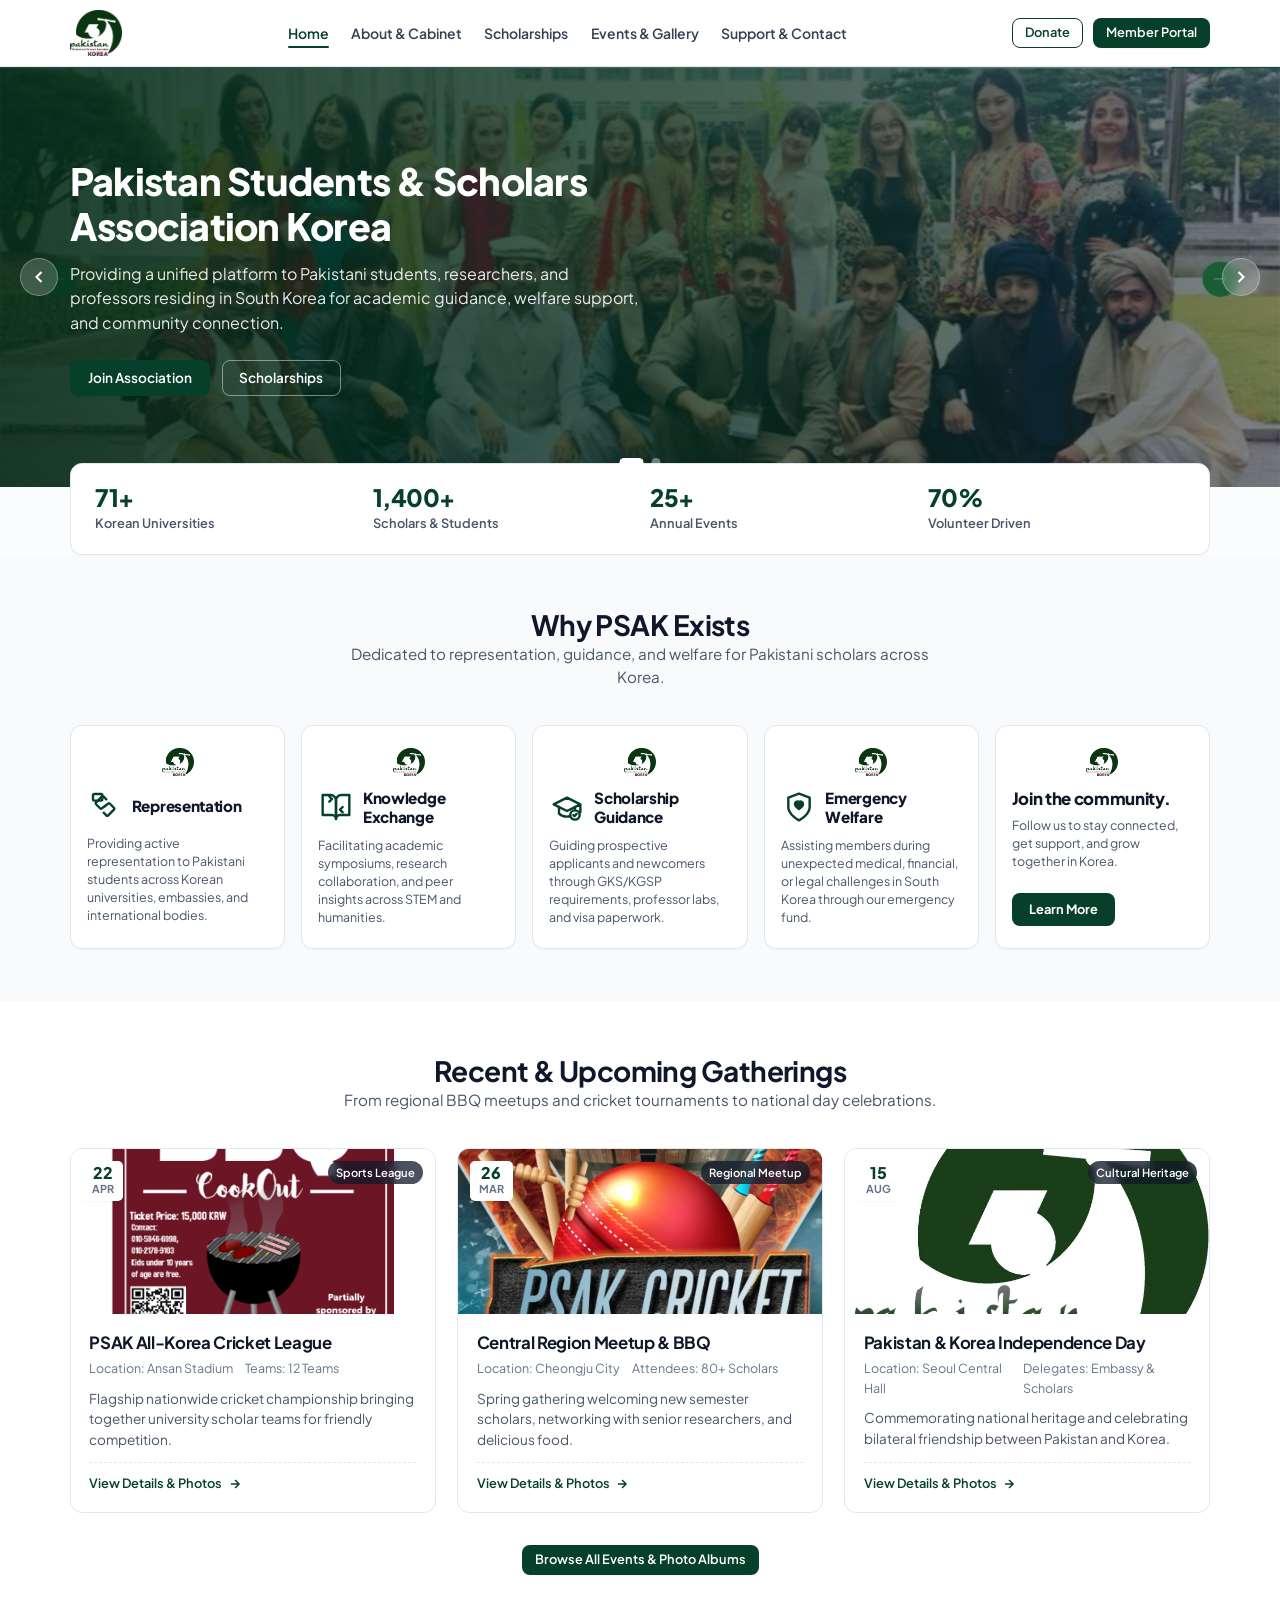
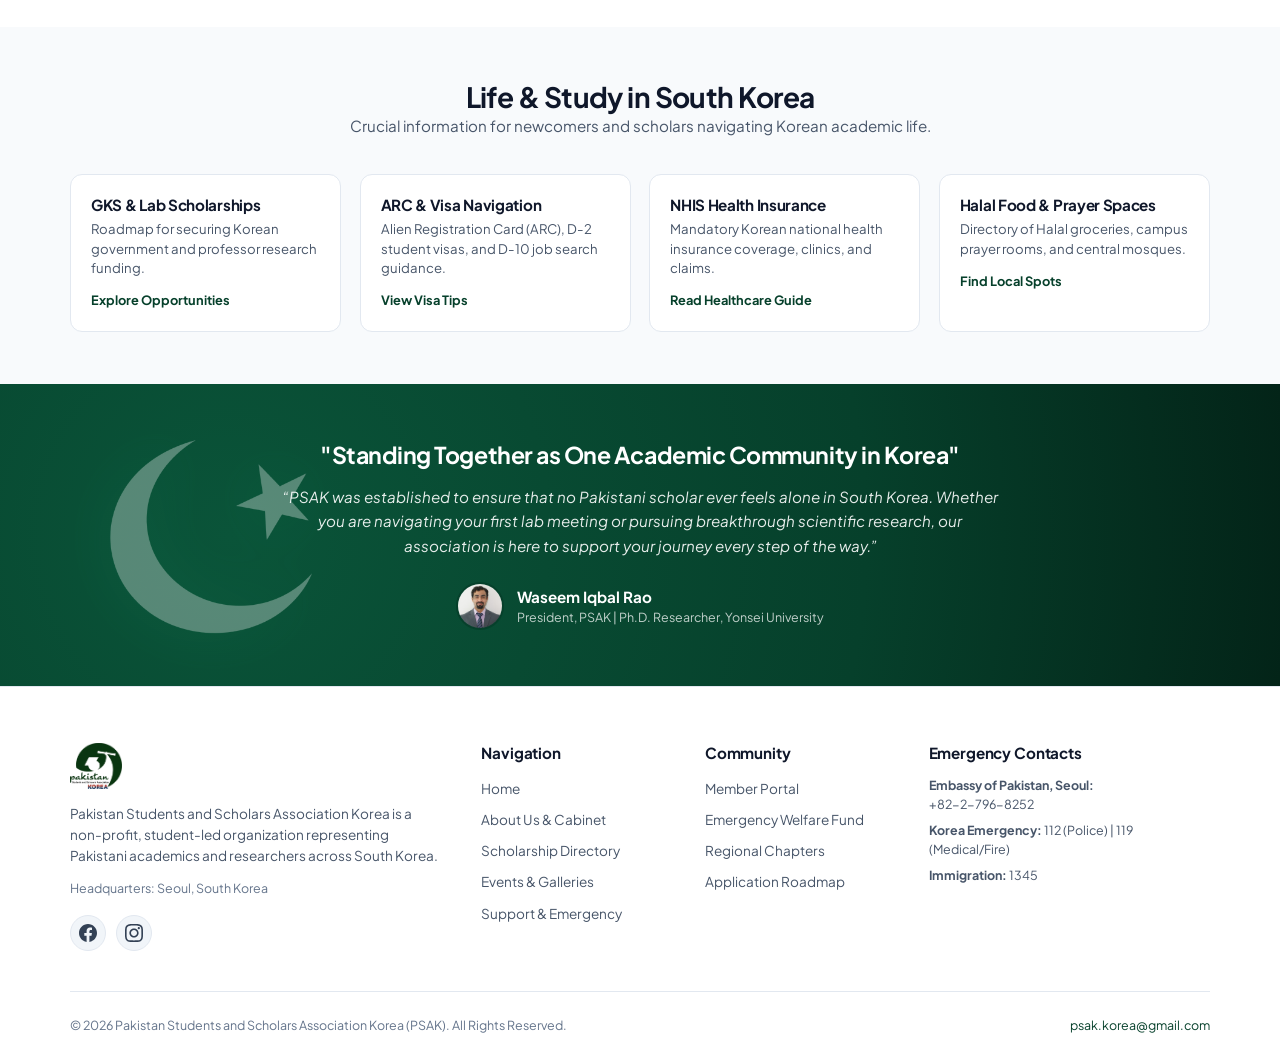
==== commit 69465dcb: "Add official Facebook and Instagram social links in site footer" ====
--- a/index.html
+++ b/index.html
@@ -453,9 +453,21 @@
           <p style="margin-bottom: 0.85rem;">
             Pakistan Students and Scholars Association Korea is a non-profit, student-led organization representing Pakistani academics and researchers across South Korea.
           </p>
-          <p style="font-size: 0.78rem; color: var(--slate-500);">
+          <p style="font-size: 0.78rem; color: var(--slate-500); margin-bottom: 0.85rem;">
             Headquarters: Seoul, South Korea
           </p>
+          <div class="footer-social-links">
+            <a href="https://www.facebook.com/PSAKOfficial" target="_blank" rel="noopener noreferrer" class="social-icon-btn" aria-label="Facebook">
+              <svg width="18" height="18" viewBox="0 0 24 24" fill="currentColor">
+                <path d="M24 12.073c0-6.627-5.373-12-12-12s-12 5.373-12 12c0 5.99 4.388 10.954 10.125 11.854v-8.385H7.078v-3.47h3.047V9.43c0-3.007 1.792-4.669 4.533-4.669 1.312 0 2.686.235 2.686.235v2.953H15.83c-1.491 0-1.956.925-1.956 1.874v2.25h3.328l-.532 3.47h-2.796v8.385C19.612 23.027 24 18.062 24 12.073z"/>
+              </svg>
+            </a>
+            <a href="https://www.instagram.com/psak_official/" target="_blank" rel="noopener noreferrer" class="social-icon-btn" aria-label="Instagram">
+              <svg width="18" height="18" viewBox="0 0 24 24" fill="currentColor">
+                <path d="M12 2.163c3.204 0 3.584.012 4.85.07 3.252.148 4.771 1.691 4.919 4.919.058 1.265.069 1.645.069 4.849 0 3.205-.012 3.584-.069 4.849-.149 3.225-1.664 4.771-4.919 4.919-1.266.058-1.644.07-4.85.07-3.204 0-3.584-.012-4.849-.07-3.26-.149-4.771-1.699-4.919-4.92-.058-1.265-.07-1.644-.07-4.849 0-3.204.13-3.583.07-4.849.149-3.227 1.664-4.771 4.919-4.919 1.266-.057 1.645-.069 4.849-.069zm0-2.163c-3.259 0-3.667.014-4.947.072-4.358.2-6.78 2.618-6.98 6.98-.059 1.281-.073 1.689-.073 4.948 0 3.259.014 3.668.072 4.948.2 4.358 2.618 6.78 6.98 6.98 1.281.058 1.689.072 4.948.072 3.259 0 3.668-.014 4.948-.072 4.354-.2 6.782-2.618 6.979-6.98.059-1.28.073-1.689.073-4.948 0-3.259-.014-3.667-.072-4.947-.196-4.354-2.617-6.78-6.979-6.98-1.281-.059-1.69-.073-4.949-.073zm0 5.838c-3.403 0-6.162 2.759-6.162 6.162s2.759 6.163 6.162 6.163 6.162-2.759 6.162-6.163c0-3.403-2.759-6.162-6.162-6.162zm0 10.162c-2.209 0-4-1.79-4-4 0-2.209 1.791-4 4-4s4 1.791 4 4c0 2.21-1.791 4-4 4zm6.406-11.845c-.796 0-1.441.645-1.441 1.44s.645 1.44 1.441 1.44c.795 0 1.439-.645 1.439-1.44s-.644-1.44-1.439-1.44z"/>
+              </svg>
+            </a>
+          </div>
         </div>
 
         <div class="footer-col">
--- a/assets/css/style.css
+++ b/assets/css/style.css
@@ -2010,6 +2010,34 @@
 .footer-links a:hover {
   color: var(--primary);
   padding-left: 2px;
+}
+
+.footer-social-links {
+  display: flex;
+  align-items: center;
+  gap: 0.65rem;
+  margin-top: 1rem;
+}
+
+.social-icon-btn {
+  display: inline-flex;
+  align-items: center;
+  justify-content: center;
+  width: 36px;
+  height: 36px;
+  border-radius: var(--radius-full);
+  background-color: var(--slate-100);
+  color: var(--slate-700);
+  border: 1px solid var(--border-color);
+  transition: all var(--transition-fast);
+}
+
+.social-icon-btn:hover {
+  background-color: var(--primary);
+  color: var(--white);
+  border-color: var(--primary);
+  transform: translateY(-2px);
+  box-shadow: 0 4px 10px rgba(6, 64, 43, 0.2);
 }
 
 .footer-bottom {
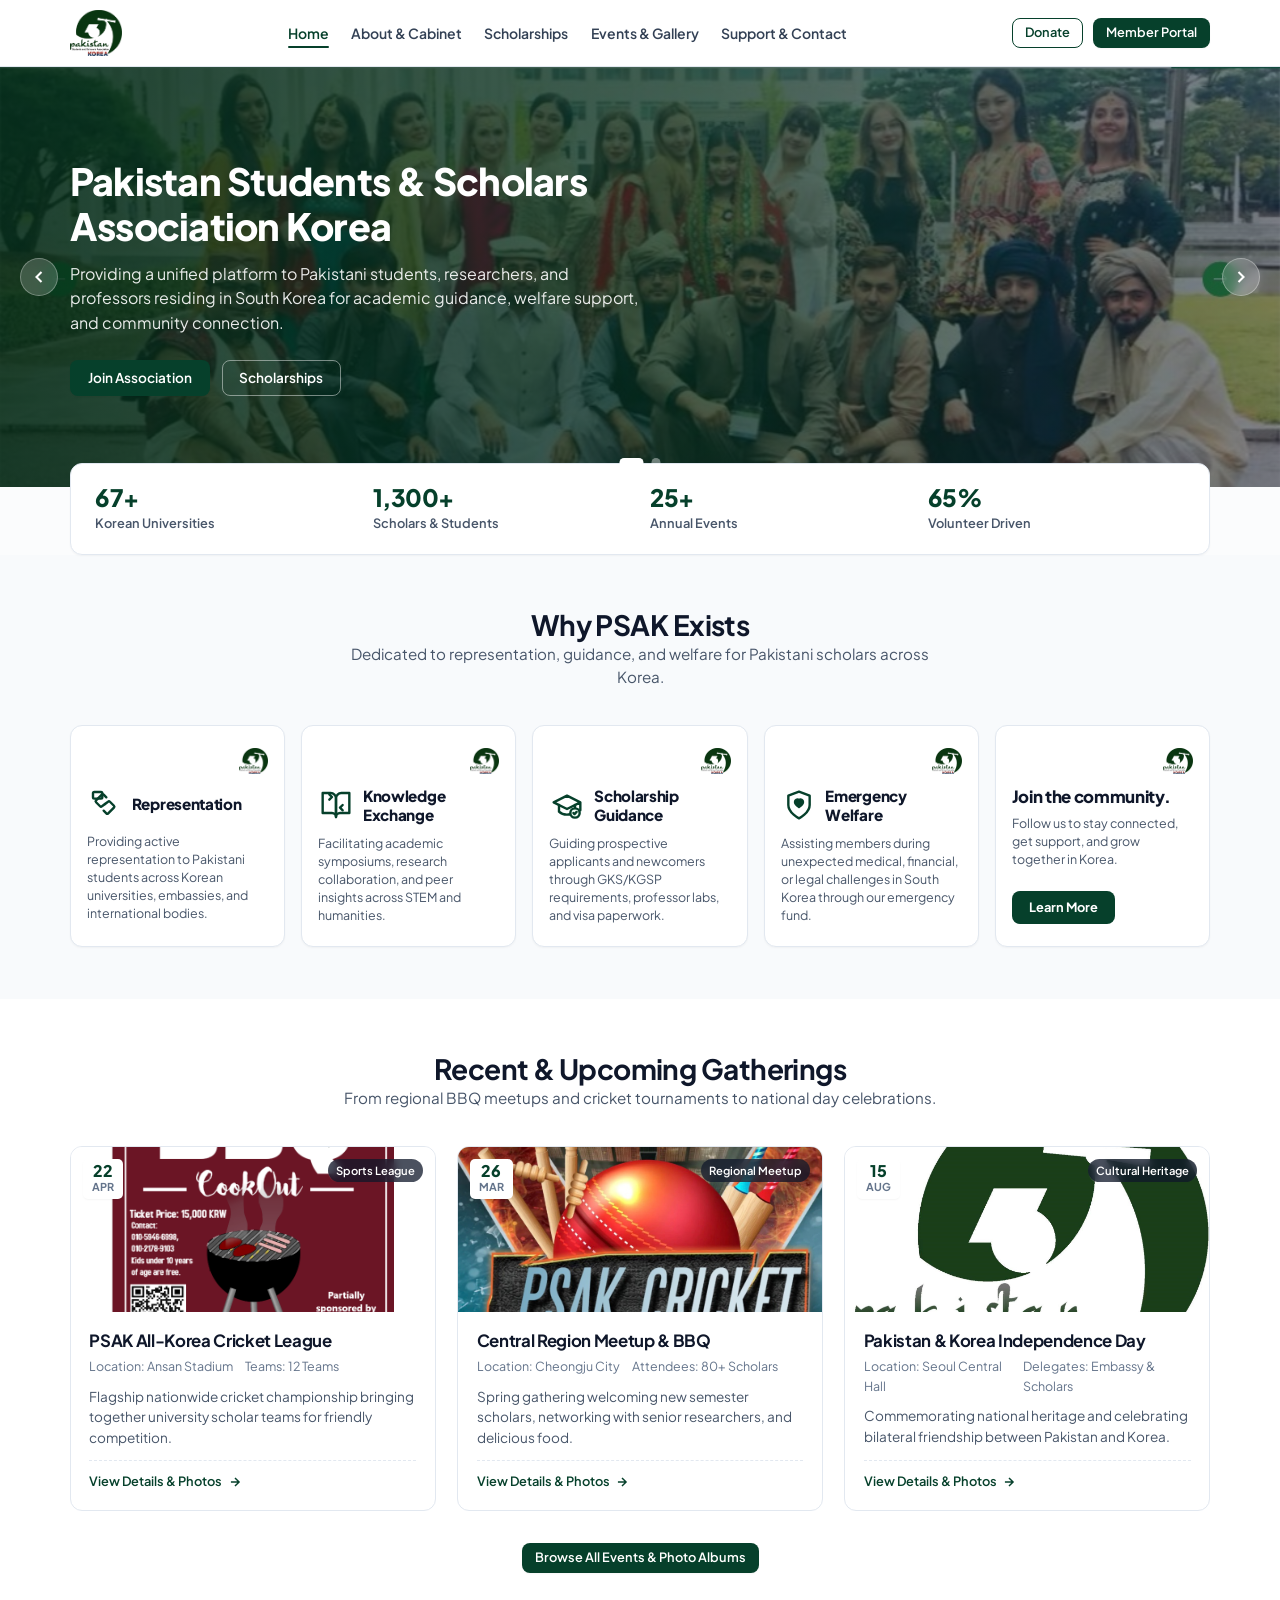
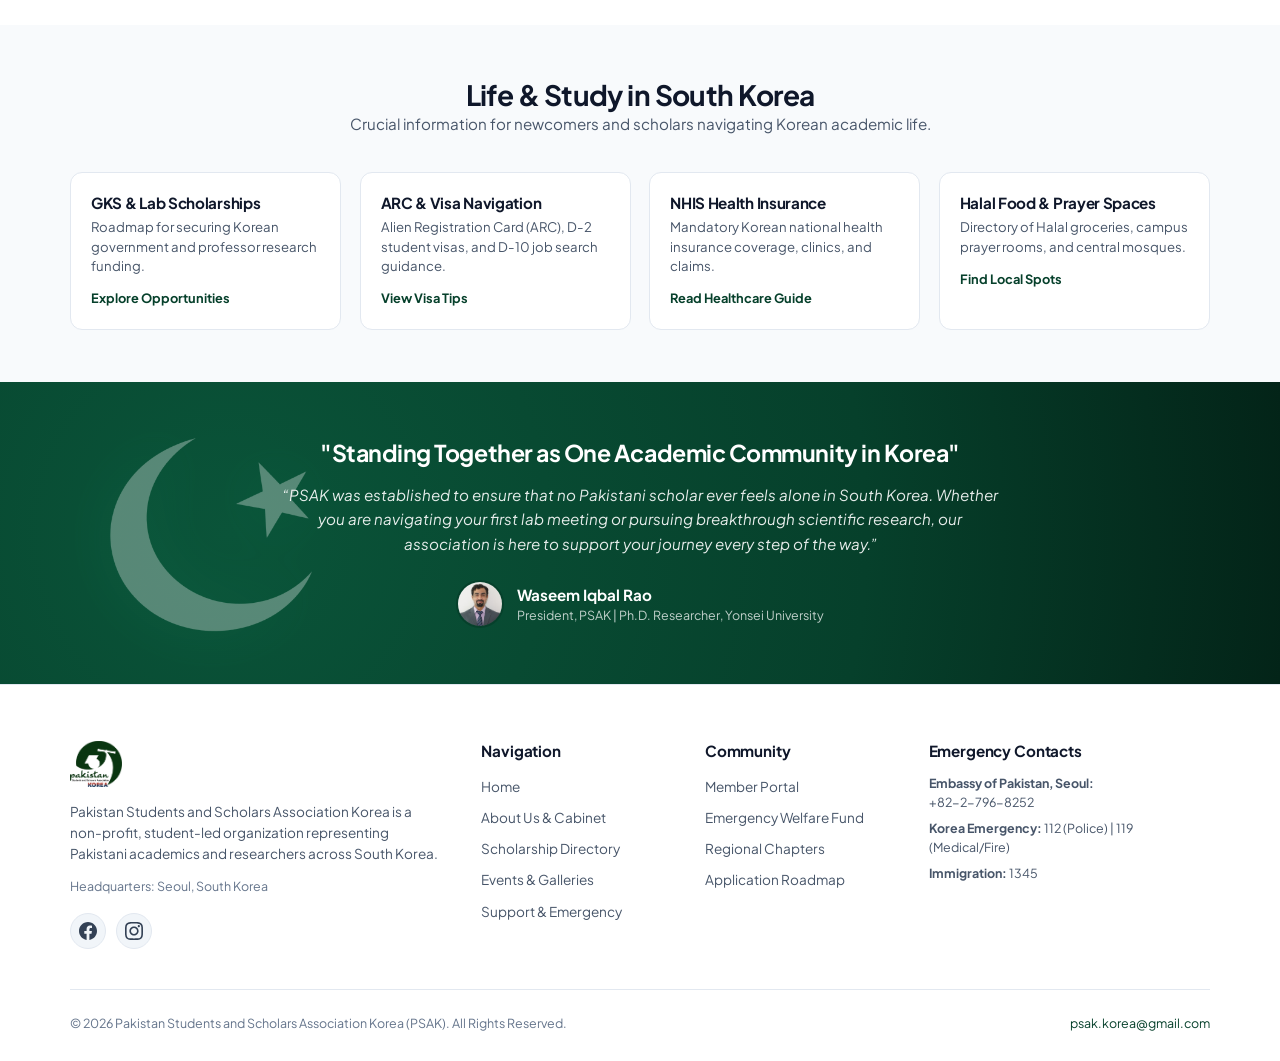
==== commit 9fb2b854: "Fix event popup close button with pixel-perfect centered vector icon and glassmorphic circular styli" ====
--- a/index.html
+++ b/index.html
@@ -524,7 +524,12 @@
         <img src="" alt="" id="eventModalCoverImg" class="event-modal-hero-bg">
         <div class="event-modal-header-top">
           <span class="event-modal-category" id="eventModalCategoryBadge">Event</span>
-          <button class="event-modal-close-btn" aria-label="Close Event Details">&times;</button>
+          <button class="event-modal-close-btn" aria-label="Close Event Details">
+            <svg width="14" height="14" viewBox="0 0 24 24" fill="none" stroke="currentColor" stroke-width="2.5" stroke-linecap="round" stroke-linejoin="round">
+              <line x1="18" y1="6" x2="6" y2="18"></line>
+              <line x1="6" y1="6" x2="18" y2="18"></line>
+            </svg>
+          </button>
         </div>
         <h2 class="event-modal-title" id="eventModalTitle">Event Title</h2>
         <div class="event-modal-meta-grid">
--- a/assets/css/style.css
+++ b/assets/css/style.css
@@ -657,9 +657,9 @@
 }
 
 .pillar-top-logo {
-  height: 28px;
+  height: 26px;
   width: auto;
-  margin: 0 auto 0.75rem auto;
+  margin: 0 0 0.75rem auto;
   display: block;
   object-fit: contain;
 }
@@ -1386,24 +1386,34 @@
 }
 
 .event-modal-close-btn {
-  background: rgba(255, 255, 255, 0.18);
-  border: 1px solid rgba(255, 255, 255, 0.28);
-  color: var(--white);
-  width: 34px;
-  height: 34px;
+  background: rgba(15, 23, 42, 0.55);
+  backdrop-filter: blur(8px);
+  -webkit-backdrop-filter: blur(8px);
+  border: 1px solid rgba(255, 255, 255, 0.35);
+  color: var(--white);
+  width: 36px;
+  height: 36px;
   border-radius: 50%;
   display: flex;
   align-items: center;
   justify-content: center;
-  font-size: 1.4rem;
-  line-height: 1;
+  padding: 0;
   cursor: pointer;
   transition: all var(--transition-fast);
+  box-shadow: 0 2px 8px rgba(0, 0, 0, 0.25);
+  flex-shrink: 0;
 }
 
 .event-modal-close-btn:hover {
-  background: rgba(255, 255, 255, 0.35);
-  transform: scale(1.06);
+  background: rgba(15, 23, 42, 0.85);
+  border-color: rgba(255, 255, 255, 0.7);
+  color: var(--white);
+  transform: scale(1.08);
+}
+
+.event-modal-close-btn svg {
+  display: block;
+  pointer-events: none;
 }
 
 .event-modal-title {
